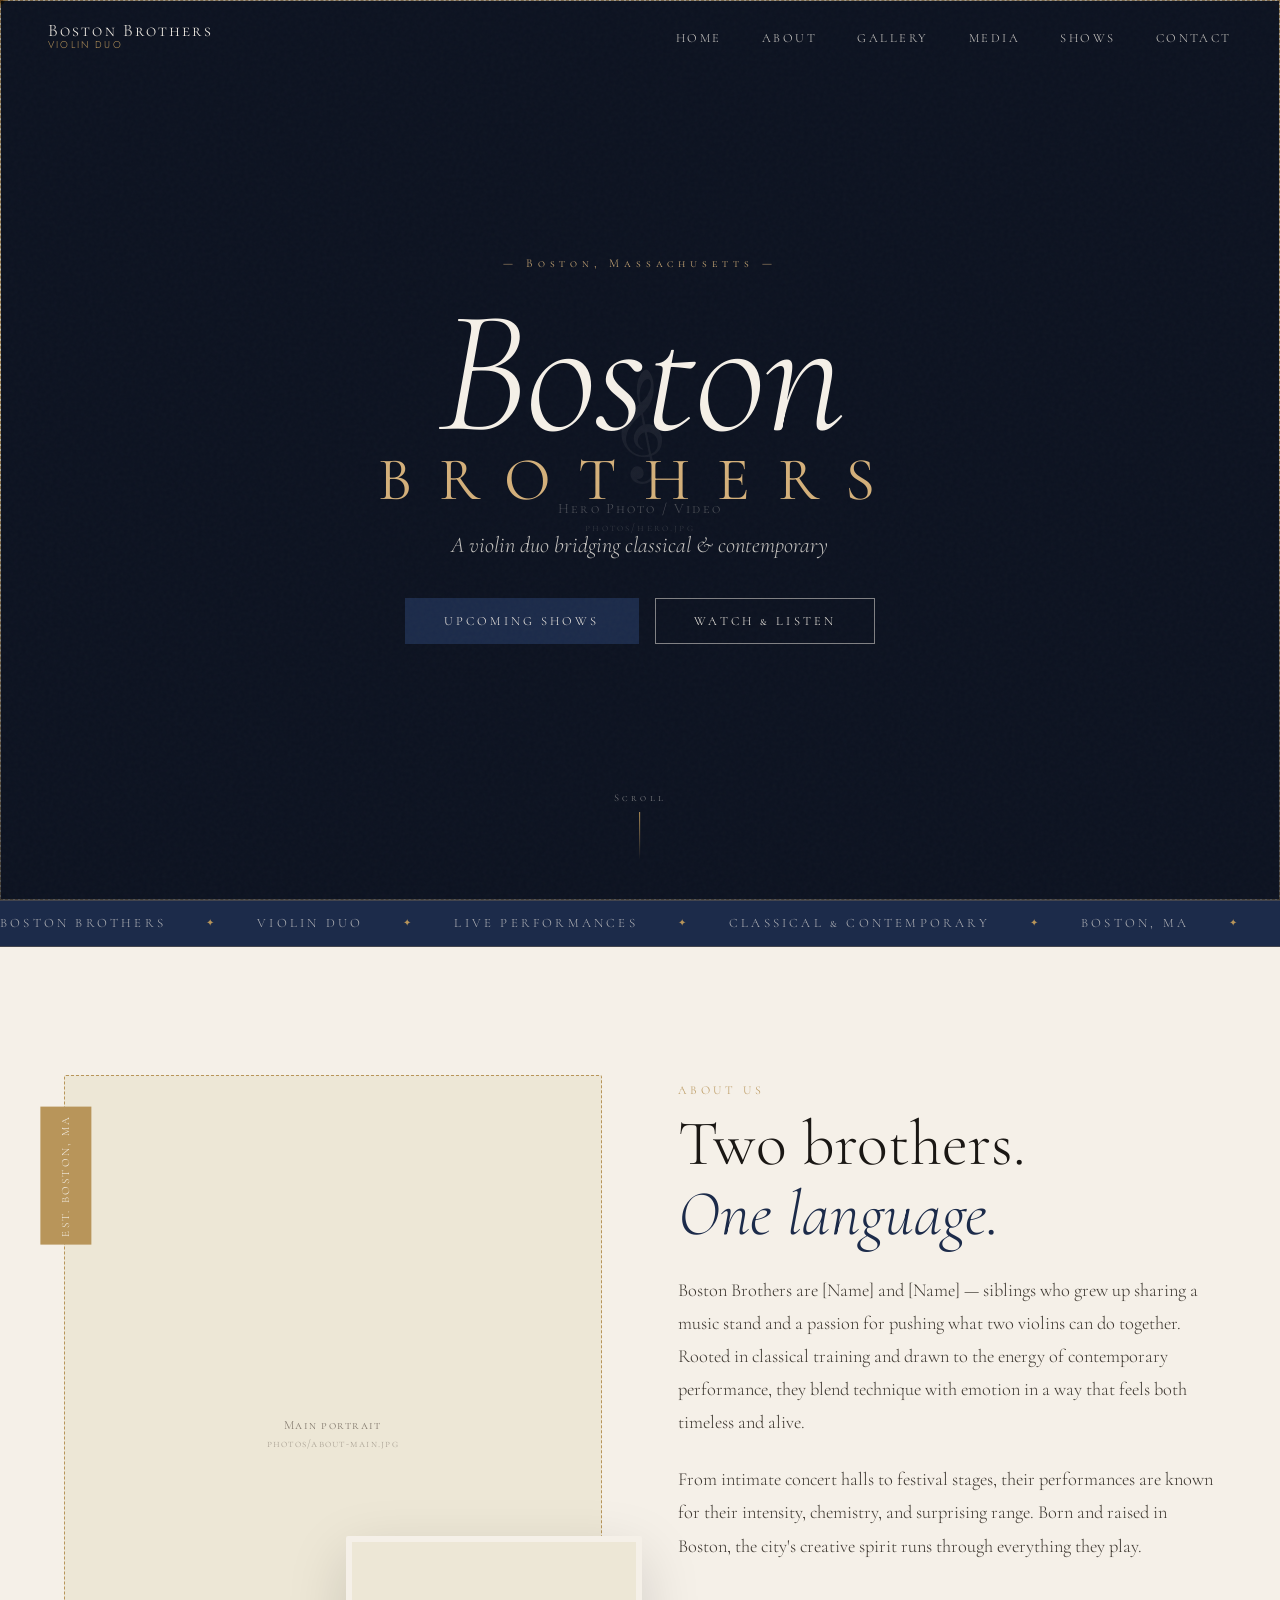
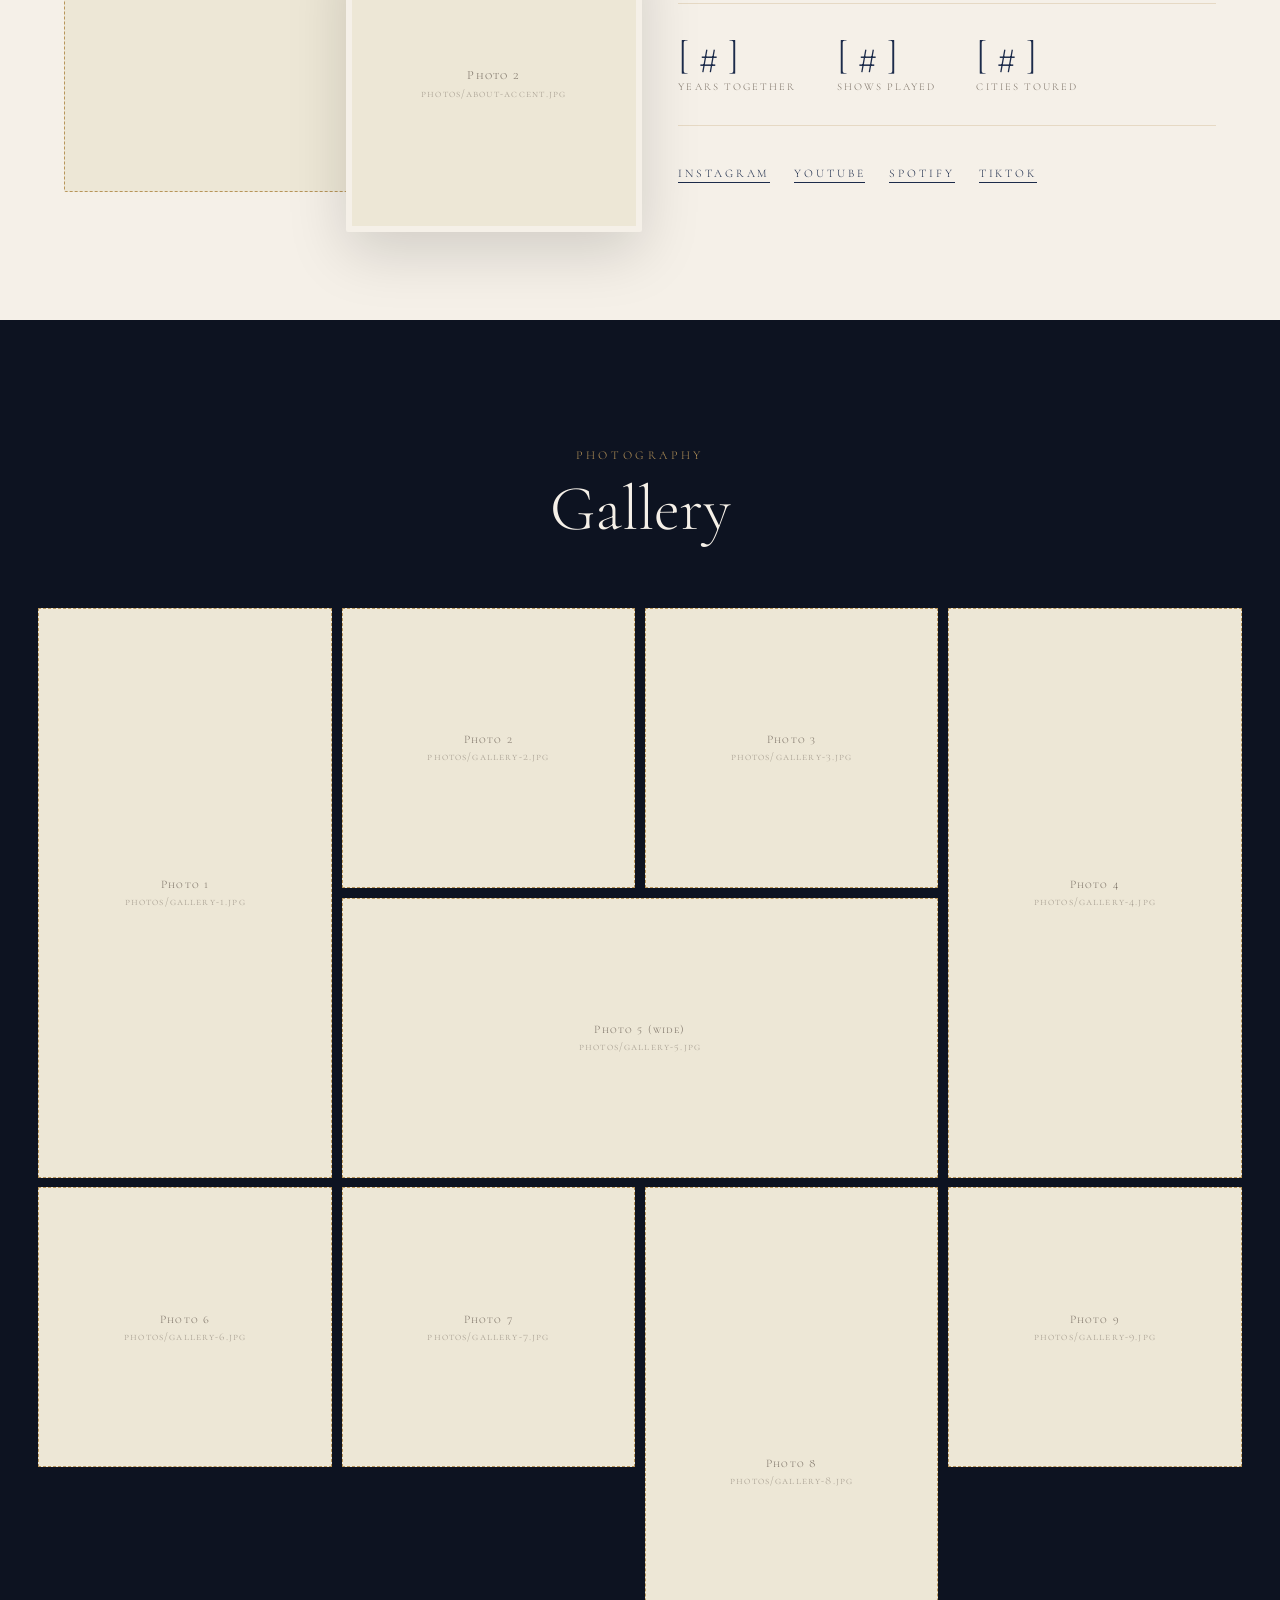
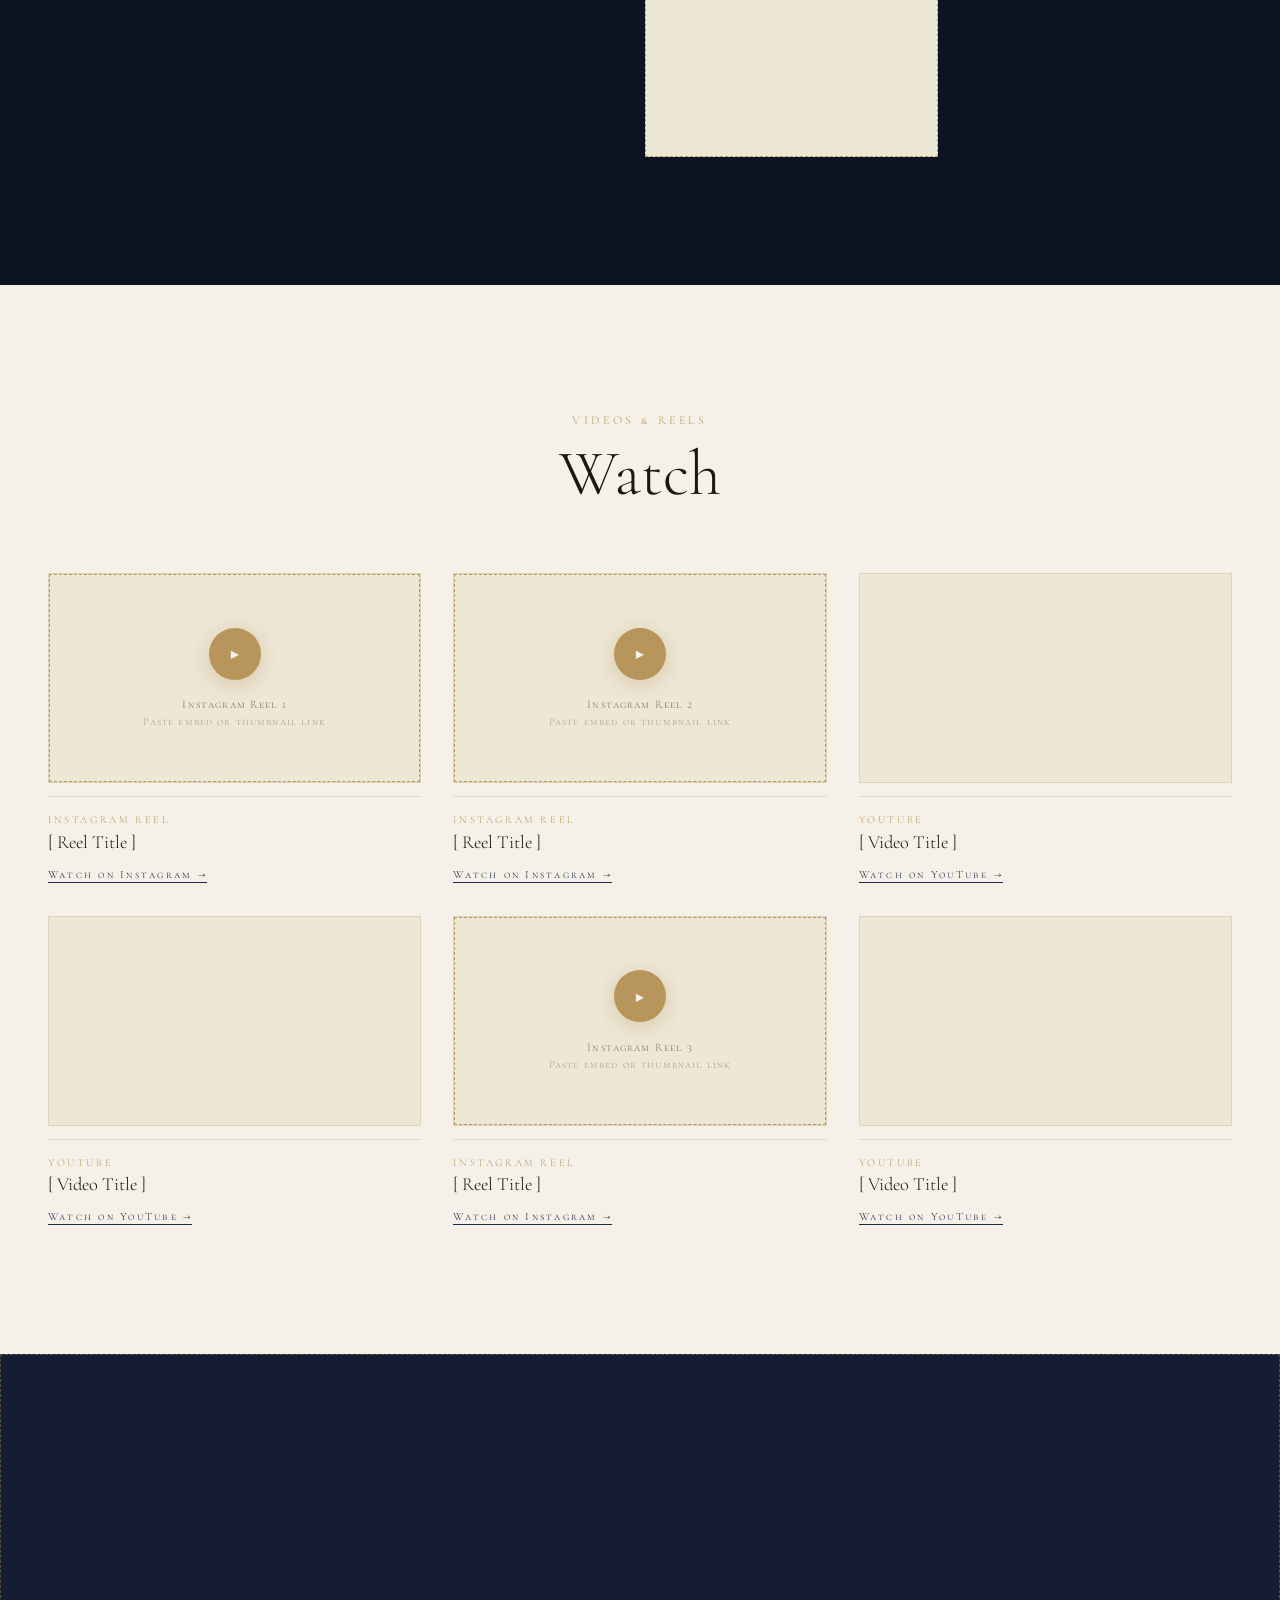
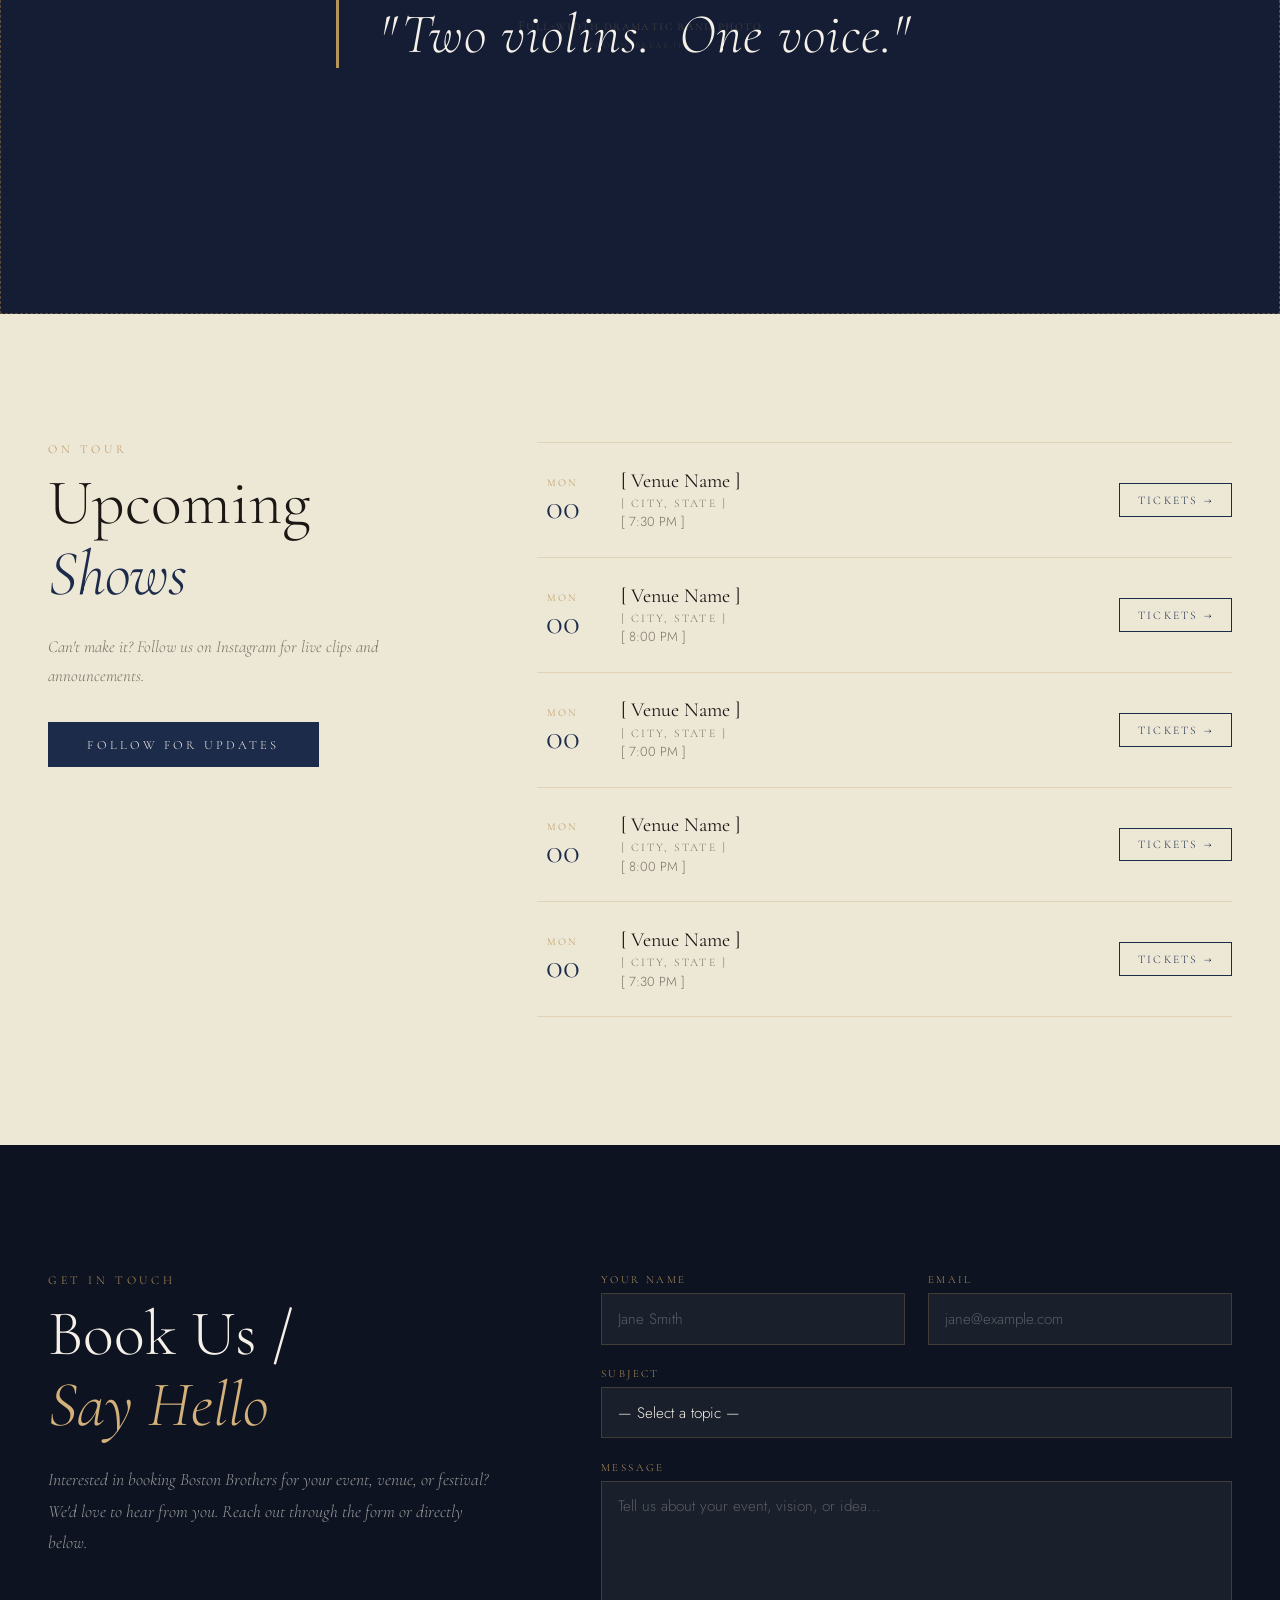
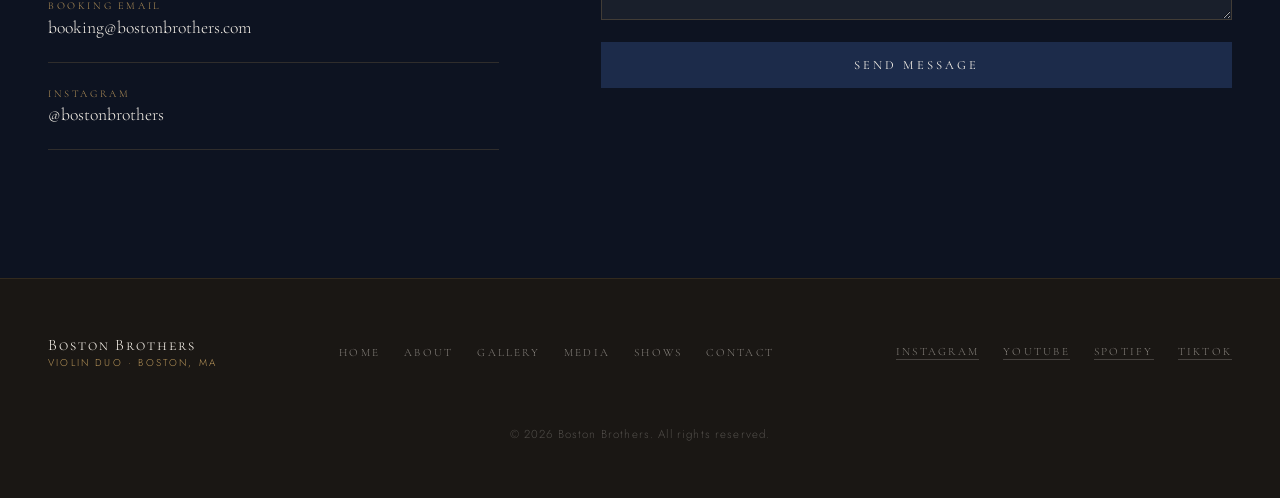
==== index.html @ 22517808 "Rename index-3.html to index.html" ====
<!DOCTYPE html>
<html lang="en">
<head>
  <meta charset="UTF-8" />
  <meta name="viewport" content="width=device-width, initial-scale=1.0" />
  <title>Boston Brothers – Violin Duo</title>
  <link rel="stylesheet" href="style.css" />
  <link rel="preconnect" href="https://fonts.googleapis.com" />
  <link rel="preconnect" href="https://fonts.gstatic.com" crossorigin />
  <link href="https://fonts.googleapis.com/css2?family=Cormorant+Garamond:ital,wght@0,300;0,400;0,600;1,300;1,400;1,600&family=Cormorant+SC:wght@300;400;600&family=Jost:wght@200;300;400&display=swap" rel="stylesheet" />
</head>
<body>

  <!-- CUSTOM CURSOR -->
  <div class="cursor" id="cursor"></div>

  <!-- GRAIN OVERLAY -->
  <div class="noise"></div>

  <!-- ═══════════════════════════════════ -->
  <!--  NAVIGATION                         -->
  <!-- ═══════════════════════════════════ -->
  <nav id="navbar">
    <div class="nav-logo">
      <span class="logo-name">Boston Brothers</span>
      <span class="logo-sub">Violin Duo</span>
    </div>
    <ul class="nav-links">
      <li><a href="#home">Home</a></li>
      <li><a href="#about">About</a></li>
      <li><a href="#gallery">Gallery</a></li>
      <li><a href="#media">Media</a></li>
      <li><a href="#schedule">Shows</a></li>
      <li><a href="#contact">Contact</a></li>
    </ul>
    <button class="hamburger" id="hamburger" aria-label="Open menu">
      <span></span><span></span><span></span>
    </button>
  </nav>

  <!-- MOBILE MENU -->
  <div class="mobile-menu" id="mobileMenu">
    <button class="mobile-close" id="mobileClose">✕</button>
    <ul>
      <li><a href="#home" class="mob-link">Home</a></li>
      <li><a href="#about" class="mob-link">About</a></li>
      <li><a href="#gallery" class="mob-link">Gallery</a></li>
      <li><a href="#media" class="mob-link">Media</a></li>
      <li><a href="#schedule" class="mob-link">Shows</a></li>
      <li><a href="#contact" class="mob-link">Contact</a></li>
    </ul>
  </div>

  <!-- ═══════════════════════════════════ -->
  <!--  HERO                               -->
  <!-- ═══════════════════════════════════ -->
  <section id="home" class="hero">
    <div class="hero-media">
      <!--
        ╔══════════════════════════════════════════════╗
        ║  REPLACE THIS BLOCK WITH YOUR HERO IMAGE     ║
        ║                                              ║
        ║  Photo:  <img src="photos/hero.jpg"          ║
        ║               alt="Boston Brothers"          ║
        ║               class="hero-img" />            ║
        ║                                              ║
        ║  Video:  <video autoplay muted loop          ║
        ║               playsinline class="hero-img">  ║
        ║            <source src="videos/hero.mp4"     ║
        ║                    type="video/mp4" />       ║
        ║          </video>                            ║
        ╚══════════════════════════════════════════════╝
      -->
      <div class="hero-placeholder img-placeholder">
        <div class="ph-inner">
          <div class="clef">𝄞</div>
          <p>Hero Photo / Video<br/><small>photos/hero.jpg</small></p>
        </div>
      </div>
      <div class="hero-overlay"></div>
    </div>

    <div class="hero-content">
      <p class="hero-eyebrow reveal">— Boston, Massachusetts —</p>
      <h1 class="hero-title">
        <em class="reveal d1">Boston</em>
        <strong class="reveal d2">Brothers</strong>
      </h1>
      <p class="hero-sub reveal d3">A violin duo bridging classical &amp; contemporary</p>
      <div class="hero-ctas reveal d4">
        <a href="#schedule" class="btn-primary">Upcoming Shows</a>
        <a href="#media" class="btn-ghost">Watch &amp; Listen</a>
      </div>
    </div>

    <div class="hero-scroll">
      <span>Scroll</span>
      <div class="scroll-line"></div>
    </div>
  </section>

  <!-- ═══════════════════════════════════ -->
  <!--  TICKER                             -->
  <!-- ═══════════════════════════════════ -->
  <div class="ticker-wrap" aria-hidden="true">
    <div class="ticker">
      <span>Boston Brothers</span><span class="dot">✦</span>
      <span>Violin Duo</span><span class="dot">✦</span>
      <span>Live Performances</span><span class="dot">✦</span>
      <span>Classical &amp; Contemporary</span><span class="dot">✦</span>
      <span>Boston, MA</span><span class="dot">✦</span>
      <span>Boston Brothers</span><span class="dot">✦</span>
      <span>Violin Duo</span><span class="dot">✦</span>
      <span>Live Performances</span><span class="dot">✦</span>
      <span>Classical &amp; Contemporary</span><span class="dot">✦</span>
      <span>Boston, MA</span><span class="dot">✦</span>
    </div>
  </div>

  <!-- ═══════════════════════════════════ -->
  <!--  ABOUT                              -->
  <!-- ═══════════════════════════════════ -->
  <section id="about" class="about">
    <div class="about-inner">

      <div class="about-images">
        <!--
          REPLACE with your real photos:
          <img src="photos/about-main.jpg"   alt="The Brothers" class="about-img-main" />
          <img src="photos/about-accent.jpg" alt="Performance"  class="about-img-accent" />
        -->
        <div class="about-img-main  img-placeholder"><span>Main portrait<br/><small>photos/about-main.jpg</small></span></div>
        <div class="about-img-accent img-placeholder"><span>Photo 2<br/><small>photos/about-accent.jpg</small></span></div>
        <div class="about-badge">Est. Boston, MA</div>
      </div>

      <div class="about-text">
        <p class="section-label">About Us</p>
        <h2 class="section-title">Two brothers.<br/><em>One language.</em></h2>

        <!--
          REPLACE with your real bio below:
        -->
        <p class="about-body">
          Boston Brothers are [Name] and [Name] — siblings who grew up sharing a
          music stand and a passion for pushing what two violins can do together.
          Rooted in classical training and drawn to the energy of contemporary
          performance, they blend technique with emotion in a way that feels both
          timeless and alive.
        </p>
        <p class="about-body">
          From intimate concert halls to festival stages, their performances are known
          for their intensity, chemistry, and surprising range. Born and raised in Boston,
          the city's creative spirit runs through everything they play.
        </p>

        <div class="about-stats">
          <!-- REPLACE [ # ] with your real numbers -->
          <div class="stat"><span class="stat-n">[ # ]</span><span class="stat-l">Years Together</span></div>
          <div class="stat"><span class="stat-n">[ # ]</span><span class="stat-l">Shows Played</span></div>
          <div class="stat"><span class="stat-n">[ # ]</span><span class="stat-l">Cities Toured</span></div>
        </div>

        <div class="about-socials">
          <!-- REPLACE href values with your real social URLs -->
          <a href="https://instagram.com/YOURUSERNAME" target="_blank" class="soc-link">Instagram</a>
          <a href="https://youtube.com/YOURCHANNEL" target="_blank" class="soc-link">YouTube</a>
          <a href="https://open.spotify.com/artist/YOURID" target="_blank" class="soc-link">Spotify</a>
          <a href="https://tiktok.com/@YOURUSERNAME" target="_blank" class="soc-link">TikTok</a>
        </div>
      </div>

    </div>
  </section>

  <!-- ═══════════════════════════════════ -->
  <!--  GALLERY                            -->
  <!-- ═══════════════════════════════════ -->
  <section id="gallery" class="gallery">
    <div class="section-header">
      <p class="section-label">Photography</p>
      <h2 class="section-title">Gallery</h2>
    </div>

    <div class="gallery-grid">
      <!--
        REPLACE each .img-placeholder div with an <img> tag.
        Keep the .gallery-item div and its modifier class (.tall / .wide).

        Example:
          <div class="gallery-item tall">
            <img src="photos/gallery-1.jpg" alt="On stage" />
          </div>

        Sizing classes:
          (none)  → standard square cell
          .tall   → double-height cell
          .wide   → double-width cell
      -->
      <div class="gallery-item tall">
        <div class="img-placeholder"><span>Photo 1<br/><small>photos/gallery-1.jpg</small></span></div>
      </div>
      <div class="gallery-item">
        <div class="img-placeholder"><span>Photo 2<br/><small>photos/gallery-2.jpg</small></span></div>
      </div>
      <div class="gallery-item">
        <div class="img-placeholder"><span>Photo 3<br/><small>photos/gallery-3.jpg</small></span></div>
      </div>
      <div class="gallery-item tall">
        <div class="img-placeholder"><span>Photo 4<br/><small>photos/gallery-4.jpg</small></span></div>
      </div>
      <div class="gallery-item wide">
        <div class="img-placeholder"><span>Photo 5 (wide)<br/><small>photos/gallery-5.jpg</small></span></div>
      </div>
      <div class="gallery-item">
        <div class="img-placeholder"><span>Photo 6<br/><small>photos/gallery-6.jpg</small></span></div>
      </div>
      <div class="gallery-item">
        <div class="img-placeholder"><span>Photo 7<br/><small>photos/gallery-7.jpg</small></span></div>
      </div>
      <div class="gallery-item tall">
        <div class="img-placeholder"><span>Photo 8<br/><small>photos/gallery-8.jpg</small></span></div>
      </div>
      <div class="gallery-item">
        <div class="img-placeholder"><span>Photo 9<br/><small>photos/gallery-9.jpg</small></span></div>
      </div>
    </div>

    <!-- Lightbox overlay -->
    <div class="lightbox" id="lightbox">
      <button class="lb-close" id="lbClose">✕</button>
      <button class="lb-prev" id="lbPrev">&#8592;</button>
      <button class="lb-next" id="lbNext">&#8594;</button>
      <div class="lb-img-wrap"><img id="lbImg" src="" alt="" /></div>
    </div>
  </section>

  <!-- ═══════════════════════════════════ -->
  <!--  MEDIA                              -->
  <!-- ═══════════════════════════════════ -->
  <section id="media" class="media">
    <div class="section-header">
      <p class="section-label">Videos &amp; Reels</p>
      <h2 class="section-title">Watch</h2>
    </div>

    <div class="media-grid">

      <!-- ─── INSTAGRAM REEL 1 ─────────────────────
        OPTION A — embed code (paste from Instagram → ··· → Embed):
          Remove the .img-placeholder div and paste your <blockquote> embed here.

        OPTION B — clickable thumbnail:
          <a href="https://www.instagram.com/reel/YOUR_REEL_ID/" target="_blank" class="reel-thumb-link">
            <img src="photos/reel-thumb-1.jpg" alt="Reel 1" />
            <div class="play-btn">▶</div>
          </a>
      ──────────────────────────────────────────── -->
      <div class="media-card">
        <div class="media-thumb">
          <div class="img-placeholder reel-ph">
            <div class="play-btn">▶</div>
            <span>Instagram Reel 1<br/><small>Paste embed or thumbnail link</small></span>
          </div>
        </div>
        <div class="media-info">
          <p class="media-label">Instagram Reel</p>
          <p class="media-title">[ Reel Title ]</p>
          <a href="https://www.instagram.com/reel/REEL_ID_1/" target="_blank" class="media-link">Watch on Instagram →</a>
        </div>
      </div>

      <!-- ─── INSTAGRAM REEL 2 ────────────────────── -->
      <div class="media-card">
        <div class="media-thumb">
          <div class="img-placeholder reel-ph">
            <div class="play-btn">▶</div>
            <span>Instagram Reel 2<br/><small>Paste embed or thumbnail link</small></span>
          </div>
        </div>
        <div class="media-info">
          <p class="media-label">Instagram Reel</p>
          <p class="media-title">[ Reel Title ]</p>
          <a href="https://www.instagram.com/reel/REEL_ID_2/" target="_blank" class="media-link">Watch on Instagram →</a>
        </div>
      </div>

      <!-- ─── YOUTUBE VIDEO 1 ──────────────────────
        REPLACE YOUTUBE_VIDEO_ID_1 with your video's ID.
        The ID is the part after ?v= in the YouTube URL.
        e.g. youtube.com/watch?v=dQw4w9WgXcQ → ID is dQw4w9WgXcQ
      ──────────────────────────────────────────── -->
      <div class="media-card">
        <div class="media-thumb video-embed">
          <iframe
            src="https://www.youtube.com/embed/YOUTUBE_VIDEO_ID_1"
            title="Boston Brothers – Video 1"
            frameborder="0"
            allow="accelerometer; autoplay; clipboard-write; encrypted-media; gyroscope; picture-in-picture"
            allowfullscreen>
          </iframe>
        </div>
        <div class="media-info">
          <p class="media-label">YouTube</p>
          <p class="media-title">[ Video Title ]</p>
          <a href="https://www.youtube.com/watch?v=YOUTUBE_VIDEO_ID_1" target="_blank" class="media-link">Watch on YouTube →</a>
        </div>
      </div>

      <!-- ─── YOUTUBE VIDEO 2 ────────────────────── -->
      <div class="media-card">
        <div class="media-thumb video-embed">
          <iframe
            src="https://www.youtube.com/embed/YOUTUBE_VIDEO_ID_2"
            title="Boston Brothers – Video 2"
            frameborder="0"
            allow="accelerometer; autoplay; clipboard-write; encrypted-media; gyroscope; picture-in-picture"
            allowfullscreen>
          </iframe>
        </div>
        <div class="media-info">
          <p class="media-label">YouTube</p>
          <p class="media-title">[ Video Title ]</p>
          <a href="https://www.youtube.com/watch?v=YOUTUBE_VIDEO_ID_2" target="_blank" class="media-link">Watch on YouTube →</a>
        </div>
      </div>

      <!-- ─── INSTAGRAM REEL 3 ────────────────────── -->
      <div class="media-card">
        <div class="media-thumb">
          <div class="img-placeholder reel-ph">
            <div class="play-btn">▶</div>
            <span>Instagram Reel 3<br/><small>Paste embed or thumbnail link</small></span>
          </div>
        </div>
        <div class="media-info">
          <p class="media-label">Instagram Reel</p>
          <p class="media-title">[ Reel Title ]</p>
          <a href="https://www.instagram.com/reel/REEL_ID_3/" target="_blank" class="media-link">Watch on Instagram →</a>
        </div>
      </div>

      <!-- ─── YOUTUBE VIDEO 3 ────────────────────── -->
      <div class="media-card">
        <div class="media-thumb video-embed">
          <iframe
            src="https://www.youtube.com/embed/YOUTUBE_VIDEO_ID_3"
            title="Boston Brothers – Video 3"
            frameborder="0"
            allow="accelerometer; autoplay; clipboard-write; encrypted-media; gyroscope; picture-in-picture"
            allowfullscreen>
          </iframe>
        </div>
        <div class="media-info">
          <p class="media-label">YouTube</p>
          <p class="media-title">[ Video Title ]</p>
          <a href="https://www.youtube.com/watch?v=YOUTUBE_VIDEO_ID_3" target="_blank" class="media-link">Watch on YouTube →</a>
        </div>
      </div>

    </div>
  </section>

  <!-- ═══════════════════════════════════ -->
  <!--  PHOTO BREAK                        -->
  <!-- ═══════════════════════════════════ -->
  <div class="photo-break">
    <!--
      REPLACE with a dramatic full-width photo:
      <img src="photos/break.jpg" alt="Boston Brothers" class="break-img" />
    -->
    <div class="img-placeholder break-ph"><span>Full-width dramatic band photo<br/><small>photos/break.jpg</small></span></div>
    <div class="break-overlay">
      <blockquote>"Two violins. &nbsp;One voice."</blockquote>
    </div>
  </div>

  <!-- ═══════════════════════════════════ -->
  <!--  SCHEDULE                           -->
  <!-- ═══════════════════════════════════ -->
  <section id="schedule" class="schedule">
    <div class="schedule-inner">

      <div class="schedule-left">
        <p class="section-label">On Tour</p>
        <h2 class="section-title">Upcoming<br/><em>Shows</em></h2>
        <p class="sched-note">
          Can't make it? Follow us on Instagram for live clips and announcements.
        </p>
        <!-- REPLACE href with your Instagram URL -->
        <a href="https://instagram.com/YOURUSERNAME" target="_blank" class="btn-primary">Follow for Updates</a>
      </div>

      <div class="schedule-right">
        <!--
          REPLACE placeholder text with your real show details.
          Duplicate a .show-row for each additional show.
          Replace # in href with your ticketing URL (e.g. Eventbrite, Tixr, etc.)
        -->

        <div class="show-row">
          <div class="show-date">
            <span class="show-mon">MON</span>
            <span class="show-day">00</span>
          </div>
          <div class="show-info">
            <p class="show-venue">[ Venue Name ]</p>
            <p class="show-loc">[ City, State ]</p>
            <p class="show-time">[ 7:30 PM ]</p>
          </div>
          <a href="#" class="show-ticket">Tickets →</a>
        </div>

        <div class="show-row">
          <div class="show-date">
            <span class="show-mon">MON</span>
            <span class="show-day">00</span>
          </div>
          <div class="show-info">
            <p class="show-venue">[ Venue Name ]</p>
            <p class="show-loc">[ City, State ]</p>
            <p class="show-time">[ 8:00 PM ]</p>
          </div>
          <a href="#" class="show-ticket">Tickets →</a>
        </div>

        <div class="show-row">
          <div class="show-date">
            <span class="show-mon">MON</span>
            <span class="show-day">00</span>
          </div>
          <div class="show-info">
            <p class="show-venue">[ Venue Name ]</p>
            <p class="show-loc">[ City, State ]</p>
            <p class="show-time">[ 7:00 PM ]</p>
          </div>
          <a href="#" class="show-ticket">Tickets →</a>
        </div>

        <div class="show-row">
          <div class="show-date">
            <span class="show-mon">MON</span>
            <span class="show-day">00</span>
          </div>
          <div class="show-info">
            <p class="show-venue">[ Venue Name ]</p>
            <p class="show-loc">[ City, State ]</p>
            <p class="show-time">[ 8:00 PM ]</p>
          </div>
          <a href="#" class="show-ticket">Tickets →</a>
        </div>

        <div class="show-row">
          <div class="show-date">
            <span class="show-mon">MON</span>
            <span class="show-day">00</span>
          </div>
          <div class="show-info">
            <p class="show-venue">[ Venue Name ]</p>
            <p class="show-loc">[ City, State ]</p>
            <p class="show-time">[ 7:30 PM ]</p>
          </div>
          <a href="#" class="show-ticket">Tickets →</a>
        </div>

      </div>
    </div>
  </section>

  <!-- ═══════════════════════════════════ -->
  <!--  CONTACT / BOOKING                  -->
  <!-- ═══════════════════════════════════ -->
  <section id="contact" class="contact">
    <div class="contact-inner">

      <div class="contact-left">
        <p class="section-label">Get in Touch</p>
        <h2 class="section-title">Book Us /<br/><em>Say Hello</em></h2>
        <p class="contact-body">
          Interested in booking Boston Brothers for your event, venue, or festival?
          We'd love to hear from you. Reach out through the form or directly below.
        </p>
        <div class="contact-details">
          <!-- REPLACE with your real email + social handle -->
          <a href="mailto:booking@bostonbrothers.com" class="cd-link">
            <span class="cd-label">Booking Email</span>
            <span class="cd-val">booking@bostonbrothers.com</span>
          </a>
          <a href="https://instagram.com/YOURUSERNAME" target="_blank" class="cd-link">
            <span class="cd-label">Instagram</span>
            <span class="cd-val">@bostonbrothers</span>
          </a>
        </div>
      </div>

      <form class="contact-form" id="contactForm" onsubmit="handleSubmit(event)">
        <div class="form-row">
          <div class="form-group">
            <label for="fname">Your Name</label>
            <input type="text" id="fname" name="name" placeholder="Jane Smith" required />
          </div>
          <div class="form-group">
            <label for="femail">Email</label>
            <input type="email" id="femail" name="email" placeholder="jane@example.com" required />
          </div>
        </div>
        <div class="form-group">
          <label for="fsubject">Subject</label>
          <select id="fsubject" name="subject">
            <option value="">— Select a topic —</option>
            <option value="booking">Booking Inquiry</option>
            <option value="press">Press / Media</option>
            <option value="collab">Collaboration</option>
            <option value="general">General Hello</option>
          </select>
        </div>
        <div class="form-group">
          <label for="fmessage">Message</label>
          <textarea id="fmessage" name="message" rows="5" placeholder="Tell us about your event, vision, or idea…" required></textarea>
        </div>
        <button type="submit" class="btn-primary">Send Message</button>
        <p class="form-success" id="formSuccess">✓ Message sent! We'll be in touch soon.</p>
      </form>

    </div>
  </section>

  <!-- ═══════════════════════════════════ -->
  <!--  FOOTER                             -->
  <!-- ═══════════════════════════════════ -->
  <footer class="footer">
    <div class="footer-inner">
      <div class="footer-brand">
        <span class="logo-name">Boston Brothers</span>
        <span class="logo-sub">Violin Duo · Boston, MA</span>
      </div>
      <nav class="footer-nav">
        <a href="#home">Home</a>
        <a href="#about">About</a>
        <a href="#gallery">Gallery</a>
        <a href="#media">Media</a>
        <a href="#schedule">Shows</a>
        <a href="#contact">Contact</a>
      </nav>
      <div class="footer-socials">
        <!-- REPLACE with real URLs -->
        <a href="https://instagram.com/YOURUSERNAME" target="_blank">Instagram</a>
        <a href="https://youtube.com/YOURCHANNEL" target="_blank">YouTube</a>
        <a href="https://open.spotify.com/artist/YOURID" target="_blank">Spotify</a>
        <a href="https://tiktok.com/@YOURUSERNAME" target="_blank">TikTok</a>
      </div>
      <p class="footer-copy">&copy; <span id="year"></span> Boston Brothers. All rights reserved.</p>
    </div>
  </footer>

  <script src="script.js"></script>
</body>
</html>
---- style.css ----
/* ═══════════════════════════════════════════════════════
   BOSTON BROTHERS — Violin Duo
   Aesthetic: Refined editorial · cream + midnight navy · 
              Cormorant Garamond display · Jost body
   ═══════════════════════════════════════════════════════ */

/* ── TOKENS ─────────────────────────────────────────── */
:root {
  --cream:    #f5f0e8;
  --parchment:#ede7d6;
  --ink:      #1a1714;
  --midnight: #0d1321;
  --navy:     #1c2b4a;
  --gold:     #b8955a;
  --gold-lt:  #d4b07a;
  --warm-grey:#7a7065;
  --line:     rgba(184,149,90,0.25);

  --serif:    'Cormorant Garamond', Georgia, serif;
  --sc:       'Cormorant SC', Georgia, serif;
  --sans:     'Jost', system-ui, sans-serif;

  --nav-h:    72px;
  --max-w:    1280px;

  --ease-out: cubic-bezier(0.16, 1, 0.3, 1);
}

/* ── RESET ───────────────────────────────────────────── */
*, *::before, *::after { box-sizing: border-box; margin: 0; padding: 0; }
html { scroll-behavior: smooth; font-size: 16px; }
body {
  background: var(--cream);
  color: var(--ink);
  font-family: var(--sans);
  font-weight: 300;
  -webkit-font-smoothing: antialiased;
  overflow-x: hidden;
}
img, video { display: block; width: 100%; height: 100%; object-fit: cover; }
a { color: inherit; text-decoration: none; }
ul { list-style: none; }

/* ── NOISE OVERLAY ───────────────────────────────────── */
.noise {
  position: fixed; inset: 0; z-index: 9999;
  pointer-events: none;
  opacity: 0.025;
  background-image: url("data:image/svg+xml,%3Csvg viewBox='0 0 256 256' xmlns='http://www.w3.org/2000/svg'%3E%3Cfilter id='noise'%3E%3CfeTurbulence type='fractalNoise' baseFrequency='0.9' numOctaves='4' stitchTiles='stitch'/%3E%3C/filter%3E%3Crect width='100%25' height='100%25' filter='url(%23noise)'/%3E%3C/svg%3E");
}

/* ── CURSOR ──────────────────────────────────────────── */
.cursor {
  width: 10px; height: 10px;
  border-radius: 50%;
  background: var(--gold);
  position: fixed; top: 0; left: 0;
  pointer-events: none;
  z-index: 10000;
  transform: translate(-50%, -50%);
  transition: transform 0.1s var(--ease-out), width 0.3s, height 0.3s, background 0.3s;
  mix-blend-mode: multiply;
}
body:has(a:hover) .cursor,
body:has(button:hover) .cursor {
  width: 30px; height: 30px; background: var(--gold-lt);
}
@media (pointer: coarse) { .cursor { display: none; } }

/* ── UTILITY ─────────────────────────────────────────── */
.section-label {
  font-family: var(--sc);
  font-size: 0.75rem;
  letter-spacing: 0.3em;
  text-transform: uppercase;
  color: var(--gold);
  margin-bottom: 0.75rem;
}
.section-title {
  font-family: var(--serif);
  font-size: clamp(2.4rem, 5vw, 4rem);
  font-weight: 300;
  line-height: 1.1;
  color: var(--ink);
}
.section-title em { font-style: italic; color: var(--navy); }

.section-header {
  text-align: center;
  margin-bottom: 4rem;
}

.img-placeholder {
  background: var(--parchment);
  display: flex; align-items: center; justify-content: center;
  text-align: center;
  color: var(--warm-grey);
  font-family: var(--sc);
  font-size: 0.78rem;
  letter-spacing: 0.1em;
  border: 1px dashed var(--gold);
}
.img-placeholder small { display: block; margin-top: 0.25rem; opacity: 0.6; font-size: 0.68rem; }

/* ── BUTTONS ─────────────────────────────────────────── */
.btn-primary {
  display: inline-block;
  font-family: var(--sc);
  font-size: 0.78rem;
  letter-spacing: 0.25em;
  text-transform: uppercase;
  padding: 0.85rem 2.4rem;
  background: var(--navy);
  color: var(--cream);
  border: 1px solid var(--navy);
  transition: background 0.3s, color 0.3s, border-color 0.3s;
}
.btn-primary:hover { background: var(--gold); border-color: var(--gold); color: var(--cream); }

.btn-ghost {
  display: inline-block;
  font-family: var(--sc);
  font-size: 0.78rem;
  letter-spacing: 0.25em;
  text-transform: uppercase;
  padding: 0.85rem 2.4rem;
  background: transparent;
  color: var(--cream);
  border: 1px solid rgba(245,240,232,0.5);
  transition: border-color 0.3s, background 0.3s;
}
.btn-ghost:hover { border-color: var(--cream); background: rgba(245,240,232,0.1); }

/* ═══════════════════════════════════════════════════════
   NAVIGATION
   ═══════════════════════════════════════════════════════ */
#navbar {
  position: fixed; top: 0; left: 0; right: 0;
  height: var(--nav-h);
  display: flex; align-items: center;
  padding: 0 clamp(1.5rem, 4vw, 3rem);
  z-index: 1000;
  transition: background 0.4s, box-shadow 0.4s;
}
#navbar.scrolled {
  background: rgba(245,240,232,0.96);
  backdrop-filter: blur(12px);
  box-shadow: 0 1px 0 var(--line);
}
.nav-logo {
  display: flex; flex-direction: column; line-height: 1.1; margin-right: auto;
}
.logo-name {
  font-family: var(--sc);
  font-size: 1.1rem;
  letter-spacing: 0.12em;
  color: var(--cream);
  transition: color 0.4s;
}
.logo-sub {
  font-family: var(--sans);
  font-size: 0.62rem;
  letter-spacing: 0.22em;
  text-transform: uppercase;
  color: var(--gold);
}
#navbar.scrolled .logo-name { color: var(--navy); }
.nav-links {
  display: flex; gap: 2.5rem;
}
.nav-links a {
  font-family: var(--sc);
  font-size: 0.78rem;
  letter-spacing: 0.2em;
  text-transform: uppercase;
  color: rgba(245,240,232,0.85);
  position: relative;
  transition: color 0.3s;
}
.nav-links a::after {
  content: '';
  position: absolute; left: 0; bottom: -3px; right: 0;
  height: 1px; background: var(--gold);
  transform: scaleX(0); transform-origin: left;
  transition: transform 0.3s var(--ease-out);
}
.nav-links a:hover::after { transform: scaleX(1); }
.nav-links a:hover { color: var(--cream); }
#navbar.scrolled .nav-links a { color: var(--navy); }
#navbar.scrolled .nav-links a:hover { color: var(--gold); }

.hamburger {
  display: none; flex-direction: column; gap: 5px;
  background: none; border: none; cursor: pointer; padding: 4px;
}
.hamburger span {
  display: block; width: 26px; height: 1.5px;
  background: var(--cream); transition: background 0.3s;
}
#navbar.scrolled .hamburger span { background: var(--navy); }

@media (max-width: 820px) {
  .nav-links { display: none; }
  .hamburger { display: flex; }
}

/* MOBILE MENU */
.mobile-menu {
  position: fixed; inset: 0; z-index: 2000;
  background: var(--midnight);
  display: flex; flex-direction: column;
  align-items: center; justify-content: center;
  gap: 2rem;
  opacity: 0; pointer-events: none;
  transition: opacity 0.4s;
}
.mobile-menu.open { opacity: 1; pointer-events: all; }
.mobile-menu ul { text-align: center; }
.mobile-menu li { margin-bottom: 2rem; }
.mobile-menu a {
  font-family: var(--serif);
  font-size: clamp(2rem, 8vw, 3.5rem);
  font-style: italic;
  color: var(--cream);
  letter-spacing: 0.05em;
  transition: color 0.3s;
}
.mobile-menu a:hover { color: var(--gold); }
.mobile-close {
  position: absolute; top: 2rem; right: 2rem;
  background: none; border: none; cursor: pointer;
  font-size: 1.5rem; color: var(--cream);
}

/* ═══════════════════════════════════════════════════════
   HERO
   ═══════════════════════════════════════════════════════ */
.hero {
  position: relative;
  height: 100svh; min-height: 600px;
  display: flex; align-items: center; justify-content: center;
  overflow: hidden;
}
.hero-media {
  position: absolute; inset: 0;
}
.hero-img { object-position: center; }
.hero-placeholder {
  width: 100%; height: 100%;
}
.ph-inner {
  width: 100%; height: 100%;
  display: flex; flex-direction: column;
  align-items: center; justify-content: center;
  background: var(--midnight);
  color: rgba(245,240,232,0.4);
  font-family: var(--sc); font-size: 0.9rem; letter-spacing: 0.15em;
  text-align: center;
}
.clef { font-size: 6rem; margin-bottom: 1rem; opacity: 0.2; }

.hero-overlay {
  position: absolute; inset: 0;
  background: linear-gradient(
    to bottom,
    rgba(13,19,33,0.35) 0%,
    rgba(13,19,33,0.15) 40%,
    rgba(13,19,33,0.7) 100%
  );
}
.hero-content {
  position: relative; z-index: 2;
  text-align: center;
  padding: 0 1.5rem;
  color: var(--cream);
}
.hero-eyebrow {
  font-family: var(--sc);
  font-size: 0.75rem;
  letter-spacing: 0.4em;
  color: var(--gold-lt);
  margin-bottom: 1.5rem;
}
.hero-title {
  display: flex; flex-direction: column;
  line-height: 0.9;
  margin-bottom: 1.5rem;
}
.hero-title em {
  font-family: var(--serif);
  font-size: clamp(5rem, 14vw, 11rem);
  font-style: italic;
  font-weight: 300;
  letter-spacing: -0.01em;
}
.hero-title strong {
  font-family: var(--sc);
  font-size: clamp(1.8rem, 5vw, 3.8rem);
  font-weight: 400;
  letter-spacing: 0.45em;
  text-transform: uppercase;
  color: var(--gold-lt);
}
.hero-sub {
  font-family: var(--serif);
  font-size: clamp(1rem, 2.5vw, 1.4rem);
  font-style: italic;
  font-weight: 300;
  color: rgba(245,240,232,0.8);
  margin-bottom: 2.5rem;
}
.hero-ctas { display: flex; gap: 1rem; justify-content: center; flex-wrap: wrap; }

.hero-scroll {
  position: absolute; bottom: 2.5rem; left: 50%;
  transform: translateX(-50%);
  display: flex; flex-direction: column; align-items: center;
  gap: 0.5rem; z-index: 2;
  color: rgba(245,240,232,0.5);
  font-family: var(--sc); font-size: 0.65rem; letter-spacing: 0.3em;
}
.scroll-line {
  width: 1px; height: 48px;
  background: linear-gradient(to bottom, var(--gold), transparent);
  animation: scrollPulse 2s ease-in-out infinite;
}
@keyframes scrollPulse {
  0%, 100% { opacity: 0.3; transform: scaleY(1); }
  50%       { opacity: 1;   transform: scaleY(1.2); }
}

/* ── REVEAL ANIMATIONS ───────────────────────────────── */
.reveal { opacity: 0; transform: translateY(28px); animation: revealUp 1s var(--ease-out) forwards; }
.d1 { animation-delay: 0.2s; }
.d2 { animation-delay: 0.45s; }
.d3 { animation-delay: 0.65s; }
.d4 { animation-delay: 0.85s; }
@keyframes revealUp {
  to { opacity: 1; transform: translateY(0); }
}

/* ═══════════════════════════════════════════════════════
   TICKER
   ═══════════════════════════════════════════════════════ */
.ticker-wrap {
  background: var(--navy);
  overflow: hidden;
  padding: 0.9rem 0;
  border-top: 1px solid var(--line);
  border-bottom: 1px solid var(--line);
}
.ticker {
  display: flex; align-items: center; gap: 2.5rem;
  white-space: nowrap;
  animation: ticker 28s linear infinite;
  width: max-content;
  font-family: var(--sc);
  font-size: 0.8rem;
  letter-spacing: 0.25em;
  text-transform: uppercase;
  color: rgba(245,240,232,0.7);
}
.ticker .dot { color: var(--gold); font-size: 0.6rem; }
@keyframes ticker { from { transform: translateX(0); } to { transform: translateX(-50%); } }

/* ═══════════════════════════════════════════════════════
   ABOUT
   ═══════════════════════════════════════════════════════ */
.about {
  padding: clamp(5rem, 10vw, 9rem) clamp(1.5rem, 6vw, 4rem);
  max-width: var(--max-w); margin: 0 auto;
}
.about-inner {
  display: grid;
  grid-template-columns: 1fr 1fr;
  gap: clamp(3rem, 6vw, 7rem);
  align-items: center;
}
@media (max-width: 860px) {
  .about-inner { grid-template-columns: 1fr; }
  .about-images { order: -1; }
}

/* Image stack */
.about-images { position: relative; }
.about-img-stack { position: relative; }
.about-img-main {
  width: 100%;
  aspect-ratio: 3/4;
  border-radius: 2px;
}
.about-img-accent {
  position: absolute;
  bottom: -2.5rem; right: -2.5rem;
  width: 55%;
  aspect-ratio: 1;
  border: 6px solid var(--cream);
  border-radius: 2px;
  box-shadow: 0 20px 60px rgba(0,0,0,0.15);
}
.about-badge {
  position: absolute;
  top: 2rem; left: -1.5rem;
  background: var(--gold);
  color: var(--cream);
  font-family: var(--sc);
  font-size: 0.7rem;
  letter-spacing: 0.2em;
  text-transform: uppercase;
  padding: 0.5rem 1.2rem;
  writing-mode: vertical-rl;
  transform: rotate(180deg);
}
@media (max-width: 560px) {
  .about-img-accent { display: none; }
  .about-badge { display: none; }
}

/* Text */
.about-body {
  font-family: var(--serif);
  font-size: 1.15rem;
  line-height: 1.8;
  color: #3d3730;
  margin-top: 1.5rem;
  margin-bottom: 0.8rem;
}

.about-stats {
  display: flex; gap: 2.5rem;
  margin: 2.5rem 0;
  padding: 2rem 0;
  border-top: 1px solid var(--line);
  border-bottom: 1px solid var(--line);
}
.stat { display: flex; flex-direction: column; }
.stat-n {
  font-family: var(--serif);
  font-size: 2.5rem;
  font-weight: 300;
  color: var(--navy);
  line-height: 1;
}
.stat-l {
  font-family: var(--sc);
  font-size: 0.65rem;
  letter-spacing: 0.2em;
  text-transform: uppercase;
  color: var(--warm-grey);
  margin-top: 0.3rem;
}

.about-socials { display: flex; gap: 1.5rem; flex-wrap: wrap; margin-top: 2rem; }
.soc-link {
  font-family: var(--sc);
  font-size: 0.72rem;
  letter-spacing: 0.25em;
  text-transform: uppercase;
  color: var(--navy);
  border-bottom: 1px solid var(--navy);
  padding-bottom: 2px;
  transition: color 0.3s, border-color 0.3s;
}
.soc-link:hover { color: var(--gold); border-color: var(--gold); }

/* ═══════════════════════════════════════════════════════
   GALLERY
   ═══════════════════════════════════════════════════════ */
.gallery {
  padding: clamp(5rem, 10vw, 9rem) clamp(1rem, 3vw, 2.5rem);
  background: var(--midnight);
}
.gallery .section-label { color: var(--gold); }
.gallery .section-title { color: var(--cream); }

.gallery-grid {
  display: grid;
  grid-template-columns: repeat(4, 1fr);
  grid-auto-rows: 280px;
  gap: 0.6rem;
  max-width: var(--max-w); margin: 0 auto;
}
.gallery-item { overflow: hidden; position: relative; cursor: pointer; }
.gallery-item.tall  { grid-row: span 2; }
.gallery-item.wide  { grid-column: span 2; }

.gallery-item img,
.gallery-item .img-placeholder {
  width: 100%; height: 100%;
  transition: transform 0.6s var(--ease-out);
}
.gallery-item:hover img,
.gallery-item:hover .img-placeholder { transform: scale(1.04); }
.gallery-item .img-placeholder { font-size: 0.72rem; }

/* Hover tint */
.gallery-item::after {
  content: '';
  position: absolute; inset: 0;
  background: rgba(28,43,74,0.0);
  transition: background 0.4s;
}
.gallery-item:hover::after { background: rgba(184,149,90,0.15); }

@media (max-width: 900px) { .gallery-grid { grid-template-columns: repeat(3, 1fr); } }
@media (max-width: 600px) { .gallery-grid { grid-template-columns: repeat(2, 1fr); grid-auto-rows: 180px; } }

/* Lightbox */
.lightbox {
  display: none; position: fixed; inset: 0; z-index: 5000;
  background: rgba(13,19,33,0.97);
  align-items: center; justify-content: center;
}
.lightbox.open { display: flex; }
.lb-img-wrap { max-width: 90vw; max-height: 90vh; }
.lb-img-wrap img { max-width: 90vw; max-height: 90vh; object-fit: contain; border-radius: 2px; }
.lb-close, .lb-prev, .lb-next {
  position: absolute;
  background: none; border: none; cursor: pointer;
  color: var(--cream); font-size: 1.5rem;
  transition: color 0.3s;
}
.lb-close { top: 1.5rem; right: 1.5rem; font-size: 1.8rem; }
.lb-prev  { left: 1.5rem; top: 50%; transform: translateY(-50%); font-size: 2rem; }
.lb-next  { right: 1.5rem; top: 50%; transform: translateY(-50%); font-size: 2rem; }
.lb-close:hover, .lb-prev:hover, .lb-next:hover { color: var(--gold); }

/* ═══════════════════════════════════════════════════════
   MEDIA
   ═══════════════════════════════════════════════════════ */
.media {
  padding: clamp(5rem, 10vw, 9rem) clamp(1.5rem, 4vw, 3rem);
  background: var(--cream);
  max-width: var(--max-w); margin: 0 auto;
}

.media-grid {
  display: grid;
  grid-template-columns: repeat(3, 1fr);
  gap: 2rem;
}
@media (max-width: 900px) { .media-grid { grid-template-columns: repeat(2, 1fr); } }
@media (max-width: 560px) { .media-grid { grid-template-columns: 1fr; } }

.media-card { display: flex; flex-direction: column; }
.media-thumb {
  width: 100%;
  aspect-ratio: 16/9;
  overflow: hidden;
  position: relative;
  background: var(--parchment);
  border: 1px solid var(--line);
}
.media-thumb .img-placeholder,
.media-thumb .reel-ph {
  width: 100%; height: 100%;
  flex-direction: column;
  gap: 0.5rem;
  font-size: 0.72rem;
}
.play-btn {
  width: 52px; height: 52px;
  border-radius: 50%;
  background: var(--gold);
  color: var(--cream);
  display: flex; align-items: center; justify-content: center;
  font-size: 1.1rem;
  margin-bottom: 0.6rem;
  box-shadow: 0 4px 20px rgba(184,149,90,0.4);
}
.video-embed iframe { width: 100%; height: 100%; border: none; }

.media-info {
  padding: 1rem 0 0;
  border-top: 1px solid var(--line);
  margin-top: 0.8rem;
}
.media-label {
  font-family: var(--sc);
  font-size: 0.65rem;
  letter-spacing: 0.25em;
  color: var(--gold);
  text-transform: uppercase;
  margin-bottom: 0.3rem;
}
.media-title {
  font-family: var(--serif);
  font-size: 1.15rem;
  font-weight: 300;
  color: var(--ink);
  margin-bottom: 0.5rem;
}
.media-link {
  font-family: var(--sc);
  font-size: 0.7rem;
  letter-spacing: 0.2em;
  color: var(--navy);
  border-bottom: 1px solid var(--navy);
  padding-bottom: 1px;
  transition: color 0.3s, border-color 0.3s;
}
.media-link:hover { color: var(--gold); border-color: var(--gold); }

/* ═══════════════════════════════════════════════════════
   PHOTO BREAK
   ═══════════════════════════════════════════════════════ */
.photo-break {
  position: relative;
  height: clamp(300px, 50vw, 560px);
  overflow: hidden;
}
.break-img { width: 100%; height: 100%; object-fit: cover; }
.break-ph {
  width: 100%; height: 100%;
  background: var(--navy);
  font-size: 0.85rem;
}
.break-overlay {
  position: absolute; inset: 0;
  background: rgba(13,19,33,0.55);
  display: flex; align-items: center; justify-content: center;
}
.break-overlay blockquote {
  font-family: var(--serif);
  font-style: italic;
  font-size: clamp(1.8rem, 5vw, 3.5rem);
  font-weight: 300;
  color: var(--cream);
  text-align: center;
  max-width: 800px;
  padding: 0 2rem;
  letter-spacing: 0.02em;
  border-left: 3px solid var(--gold);
  padding-left: 2.5rem;
}

/* ═══════════════════════════════════════════════════════
   SCHEDULE
   ═══════════════════════════════════════════════════════ */
.schedule {
  background: var(--parchment);
  padding: clamp(5rem, 10vw, 9rem) clamp(1.5rem, 4vw, 3rem);
}
.schedule-inner {
  max-width: var(--max-w); margin: 0 auto;
  display: grid;
  grid-template-columns: 1fr 1.8fr;
  gap: clamp(3rem, 8vw, 8rem);
  align-items: start;
}
@media (max-width: 780px) {
  .schedule-inner { grid-template-columns: 1fr; }
}

.schedule-left { position: sticky; top: calc(var(--nav-h) + 2rem); }
.sched-note {
  font-family: var(--serif);
  font-size: 1.05rem;
  line-height: 1.7;
  color: var(--warm-grey);
  font-style: italic;
  margin: 1.5rem 0 2rem;
}

.show-row {
  display: flex;
  align-items: center;
  gap: 2rem;
  padding: 1.6rem 0;
  border-bottom: 1px solid var(--line);
  transition: background 0.3s;
}
.show-row:first-child { border-top: 1px solid var(--line); }
.show-row:hover { background: rgba(184,149,90,0.05); }

.show-date {
  display: flex; flex-direction: column;
  align-items: center; justify-content: center;
  min-width: 52px;
  text-align: center;
}
.show-mon {
  font-family: var(--sc);
  font-size: 0.65rem;
  letter-spacing: 0.2em;
  text-transform: uppercase;
  color: var(--gold);
}
.show-day {
  font-family: var(--serif);
  font-size: 2.2rem;
  font-weight: 300;
  line-height: 1;
  color: var(--navy);
}

.show-info { flex: 1; }
.show-venue {
  font-family: var(--serif);
  font-size: 1.25rem;
  font-weight: 400;
  color: var(--ink);
}
.show-loc {
  font-family: var(--sc);
  font-size: 0.72rem;
  letter-spacing: 0.18em;
  text-transform: uppercase;
  color: var(--warm-grey);
  margin: 0.2rem 0 0.15rem;
}
.show-time {
  font-family: var(--sans);
  font-size: 0.82rem;
  color: var(--warm-grey);
}

.show-ticket {
  font-family: var(--sc);
  font-size: 0.72rem;
  letter-spacing: 0.2em;
  text-transform: uppercase;
  color: var(--navy);
  white-space: nowrap;
  border: 1px solid var(--navy);
  padding: 0.55rem 1.1rem;
  transition: background 0.3s, color 0.3s;
}
.show-ticket:hover { background: var(--navy); color: var(--cream); }

/* ═══════════════════════════════════════════════════════
   CONTACT
   ═══════════════════════════════════════════════════════ */
.contact {
  background: var(--midnight);
  padding: clamp(5rem, 10vw, 9rem) clamp(1.5rem, 4vw, 3rem);
}
.contact-inner {
  max-width: var(--max-w); margin: 0 auto;
  display: grid;
  grid-template-columns: 1fr 1.4fr;
  gap: clamp(3rem, 8vw, 8rem);
  align-items: start;
}
@media (max-width: 780px) { .contact-inner { grid-template-columns: 1fr; } }

.contact .section-label { color: var(--gold); }
.contact .section-title { color: var(--cream); }
.contact .section-title em { color: var(--gold-lt); }

.contact-body {
  font-family: var(--serif);
  font-size: 1.1rem;
  line-height: 1.8;
  color: rgba(245,240,232,0.6);
  font-style: italic;
  margin: 1.5rem 0 2.5rem;
}

.contact-details { display: flex; flex-direction: column; gap: 1.5rem; }
.cd-link {
  display: flex; flex-direction: column;
  padding-bottom: 1.5rem;
  border-bottom: 1px solid rgba(184,149,90,0.2);
  transition: color 0.3s;
}
.cd-link:hover .cd-val { color: var(--gold); }
.cd-label {
  font-family: var(--sc);
  font-size: 0.65rem;
  letter-spacing: 0.25em;
  text-transform: uppercase;
  color: var(--gold);
  margin-bottom: 0.3rem;
}
.cd-val {
  font-family: var(--serif);
  font-size: 1.1rem;
  color: var(--cream);
  transition: color 0.3s;
}

/* Form */
.contact-form { display: flex; flex-direction: column; gap: 1.4rem; }
.form-row { display: grid; grid-template-columns: 1fr 1fr; gap: 1.4rem; }
@media (max-width: 480px) { .form-row { grid-template-columns: 1fr; } }

.form-group { display: flex; flex-direction: column; gap: 0.45rem; }
.form-group label {
  font-family: var(--sc);
  font-size: 0.68rem;
  letter-spacing: 0.22em;
  text-transform: uppercase;
  color: var(--gold);
}
.form-group input,
.form-group select,
.form-group textarea {
  background: rgba(245,240,232,0.05);
  border: 1px solid rgba(184,149,90,0.25);
  border-radius: 0;
  color: var(--cream);
  font-family: var(--sans);
  font-size: 0.95rem;
  font-weight: 300;
  padding: 0.85rem 1rem;
  transition: border-color 0.3s, background 0.3s;
  -webkit-appearance: none;
}
.form-group input::placeholder,
.form-group textarea::placeholder { color: rgba(245,240,232,0.3); }
.form-group input:focus,
.form-group select:focus,
.form-group textarea:focus {
  outline: none;
  border-color: var(--gold);
  background: rgba(184,149,90,0.07);
}
.form-group select option { background: var(--midnight); color: var(--cream); }
.form-group textarea { resize: vertical; min-height: 130px; }

.form-success {
  display: none;
  font-family: var(--sc);
  font-size: 0.8rem;
  letter-spacing: 0.15em;
  color: var(--gold-lt);
  padding-top: 0.5rem;
}
.form-success.visible { display: block; }

/* ═══════════════════════════════════════════════════════
   FOOTER
   ═══════════════════════════════════════════════════════ */
.footer {
  background: var(--ink);
  padding: 3.5rem clamp(1.5rem, 4vw, 3rem);
  border-top: 1px solid rgba(184,149,90,0.15);
}
.footer-inner {
  max-width: var(--max-w); margin: 0 auto;
  display: flex;
  flex-wrap: wrap;
  gap: 2.5rem;
  align-items: center;
  justify-content: space-between;
}
.footer-brand { display: flex; flex-direction: column; }
.footer-brand .logo-name { color: var(--cream); font-size: 1rem; }
.footer-brand .logo-sub  { color: var(--gold); }

.footer-nav { display: flex; flex-wrap: wrap; gap: 1.5rem; }
.footer-nav a {
  font-family: var(--sc); font-size: 0.7rem;
  letter-spacing: 0.2em; text-transform: uppercase;
  color: rgba(245,240,232,0.5);
  transition: color 0.3s;
}
.footer-nav a:hover { color: var(--gold); }

.footer-socials { display: flex; gap: 1.5rem; flex-wrap: wrap; }
.footer-socials a {
  font-family: var(--sc); font-size: 0.7rem;
  letter-spacing: 0.2em; text-transform: uppercase;
  color: rgba(245,240,232,0.5);
  border-bottom: 1px solid rgba(245,240,232,0.2);
  padding-bottom: 1px;
  transition: color 0.3s, border-color 0.3s;
}
.footer-socials a:hover { color: var(--gold); border-color: var(--gold); }

.footer-copy {
  width: 100%;
  font-family: var(--sans); font-size: 0.72rem;
  color: rgba(245,240,232,0.25);
  text-align: center;
  letter-spacing: 0.1em;
  margin-top: 1rem;
}

/* ═══════════════════════════════════════════════════════
   SCROLL-TRIGGERED FADE-INS
   ═══════════════════════════════════════════════════════ */
.fade-up {
  opacity: 0;
  transform: translateY(32px);
  transition: opacity 0.8s var(--ease-out), transform 0.8s var(--ease-out);
}
.fade-up.visible {
  opacity: 1;
  transform: translateY(0);
}
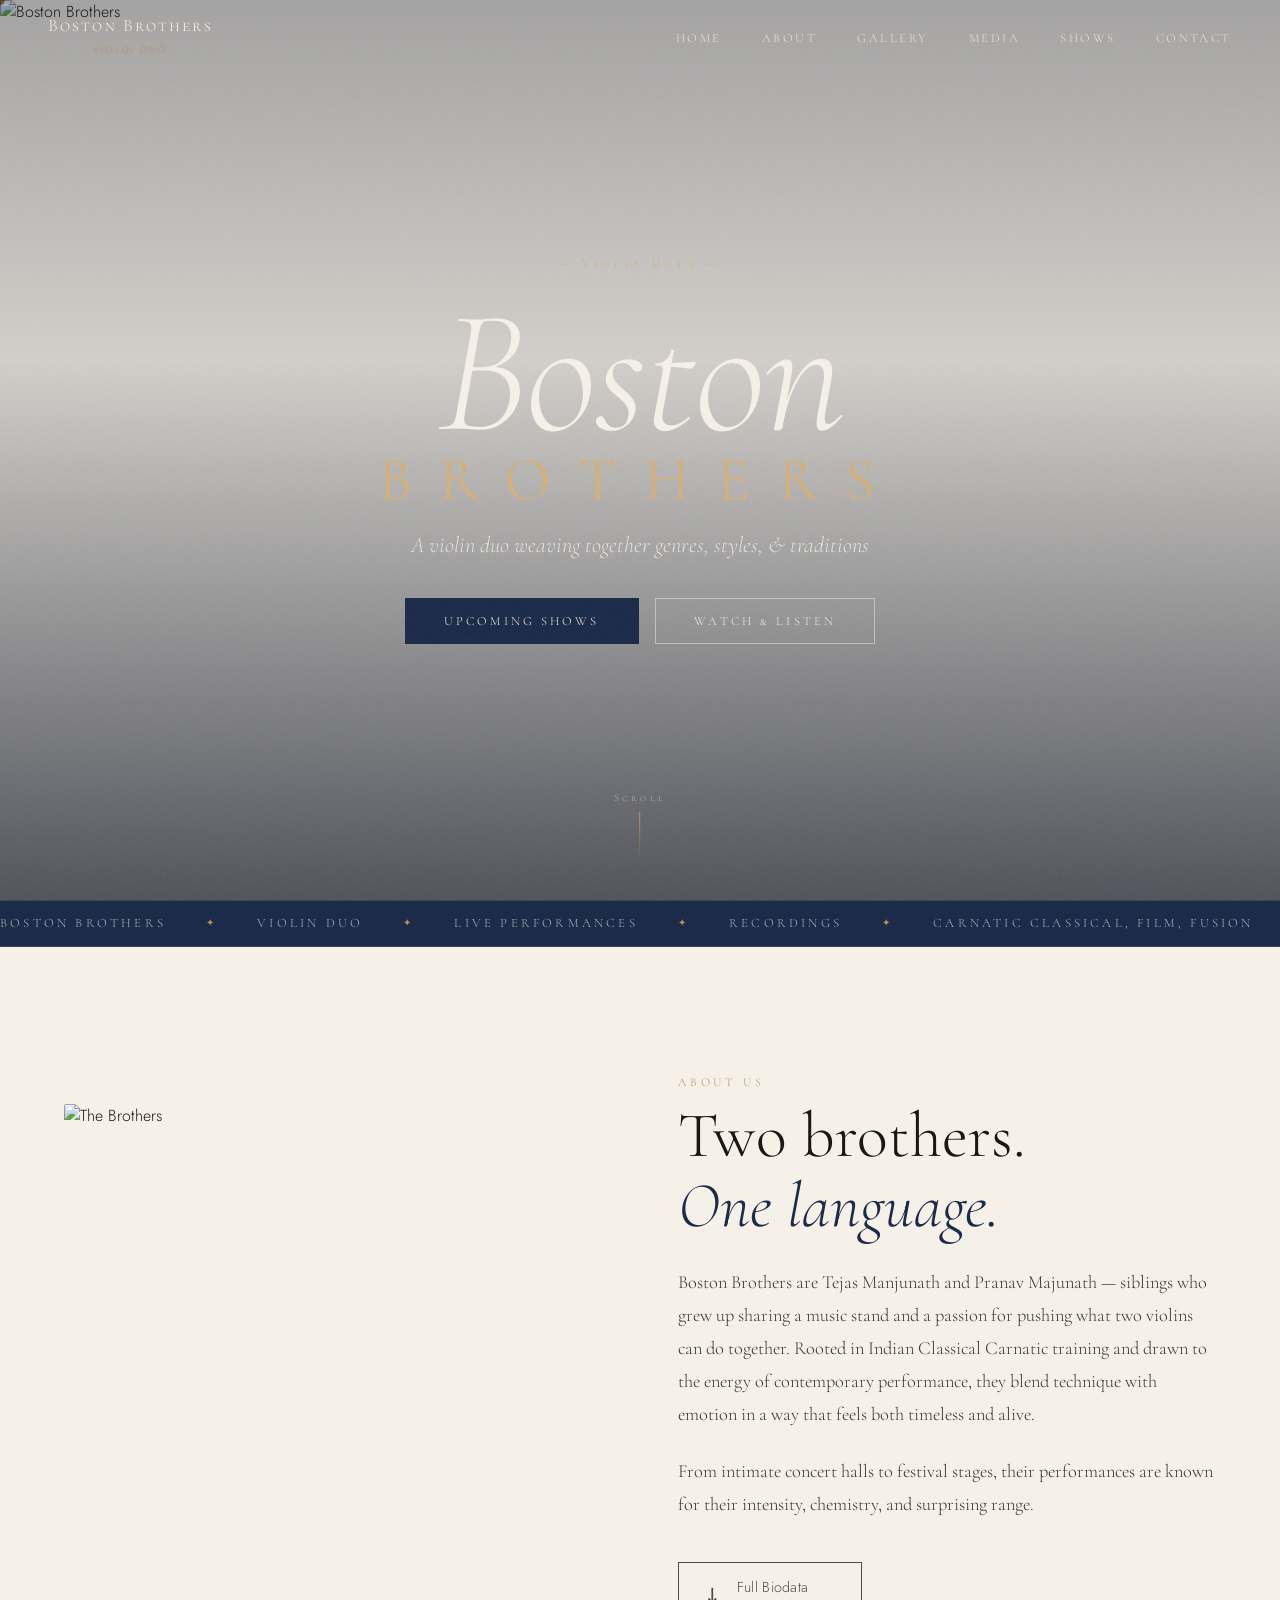
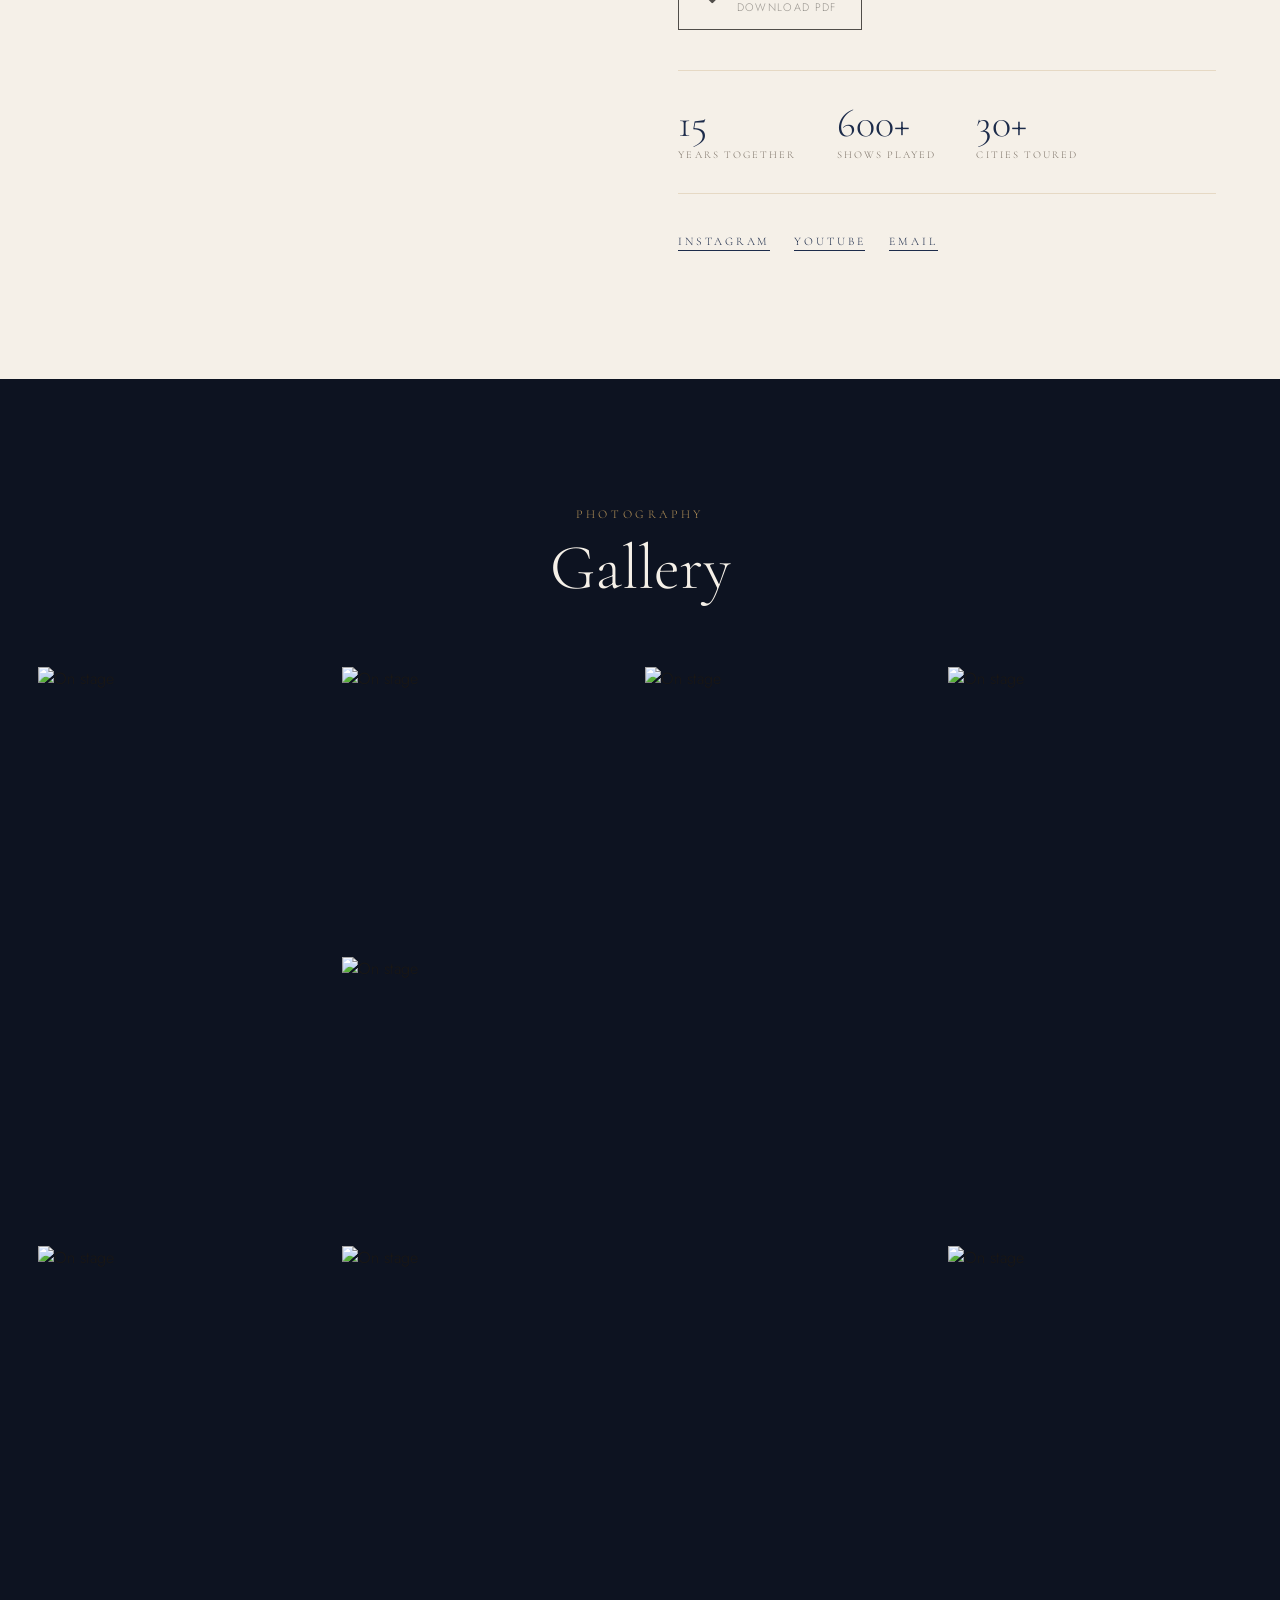
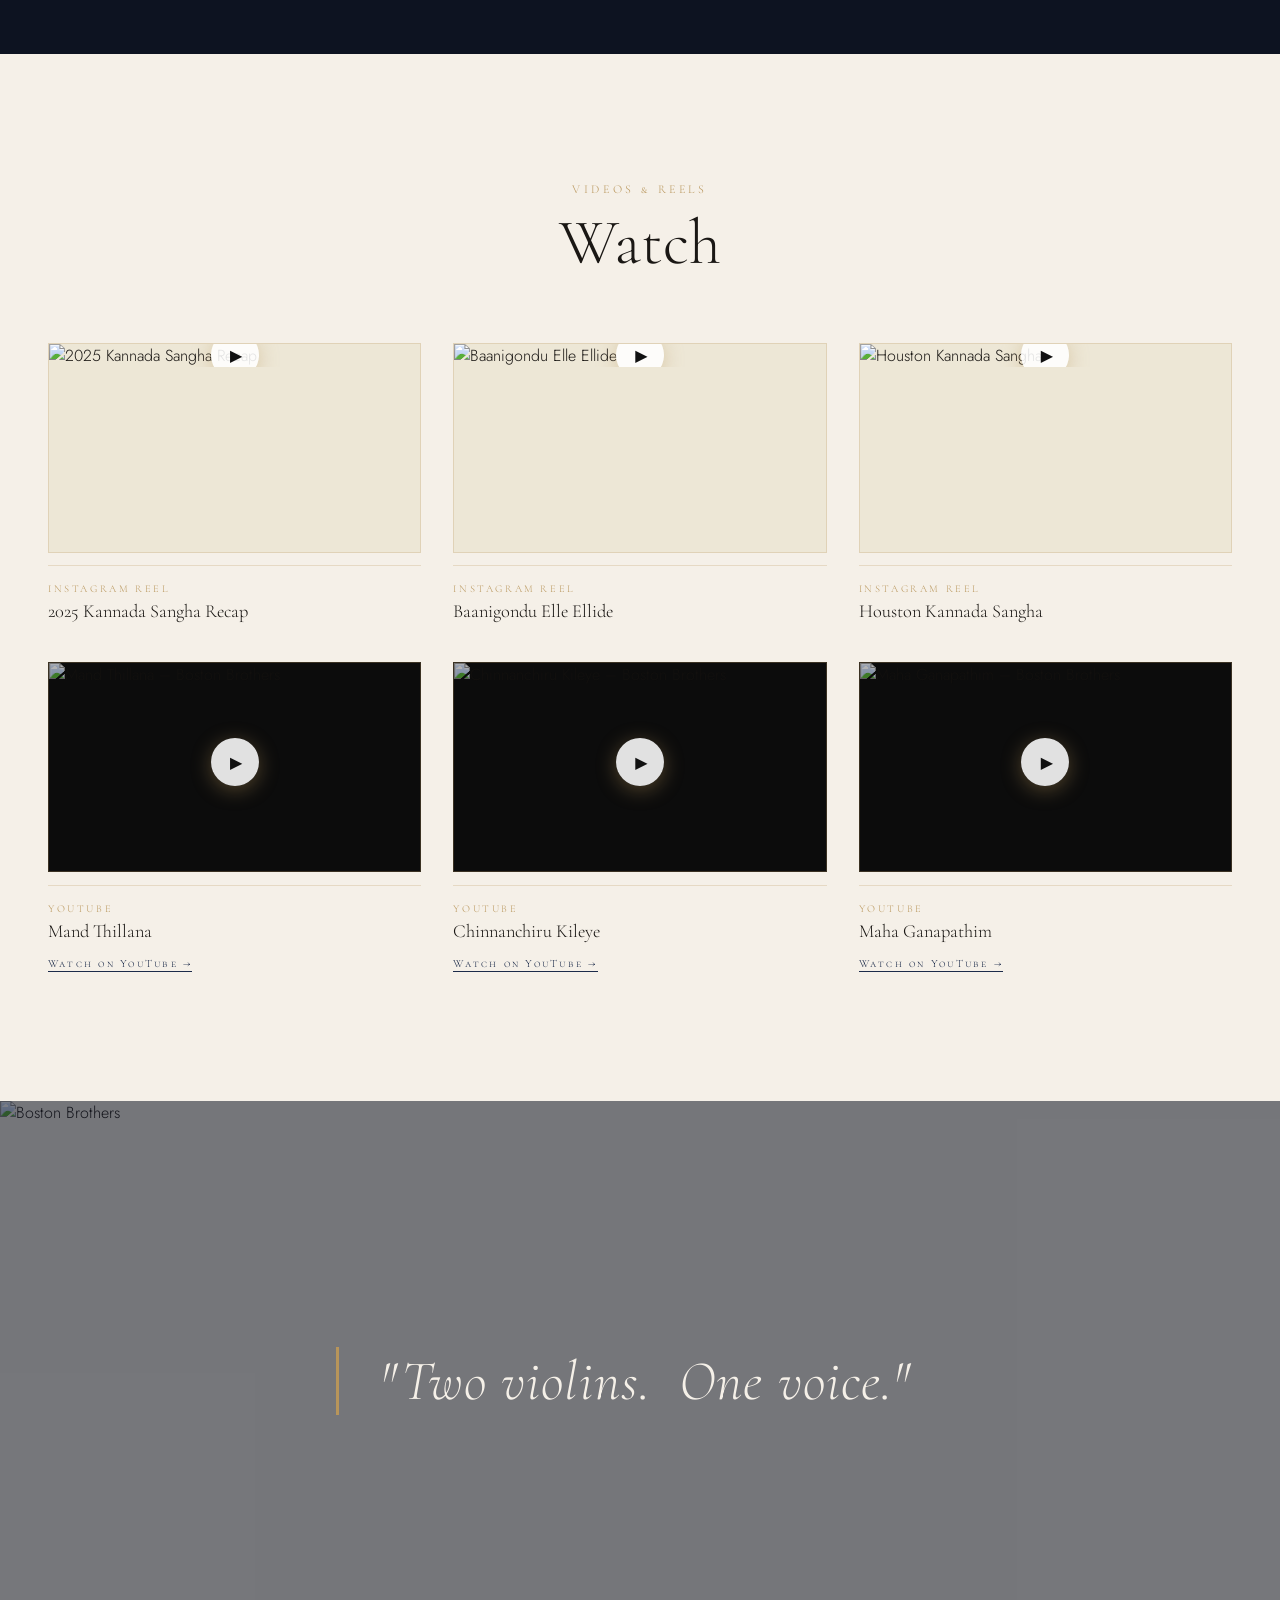
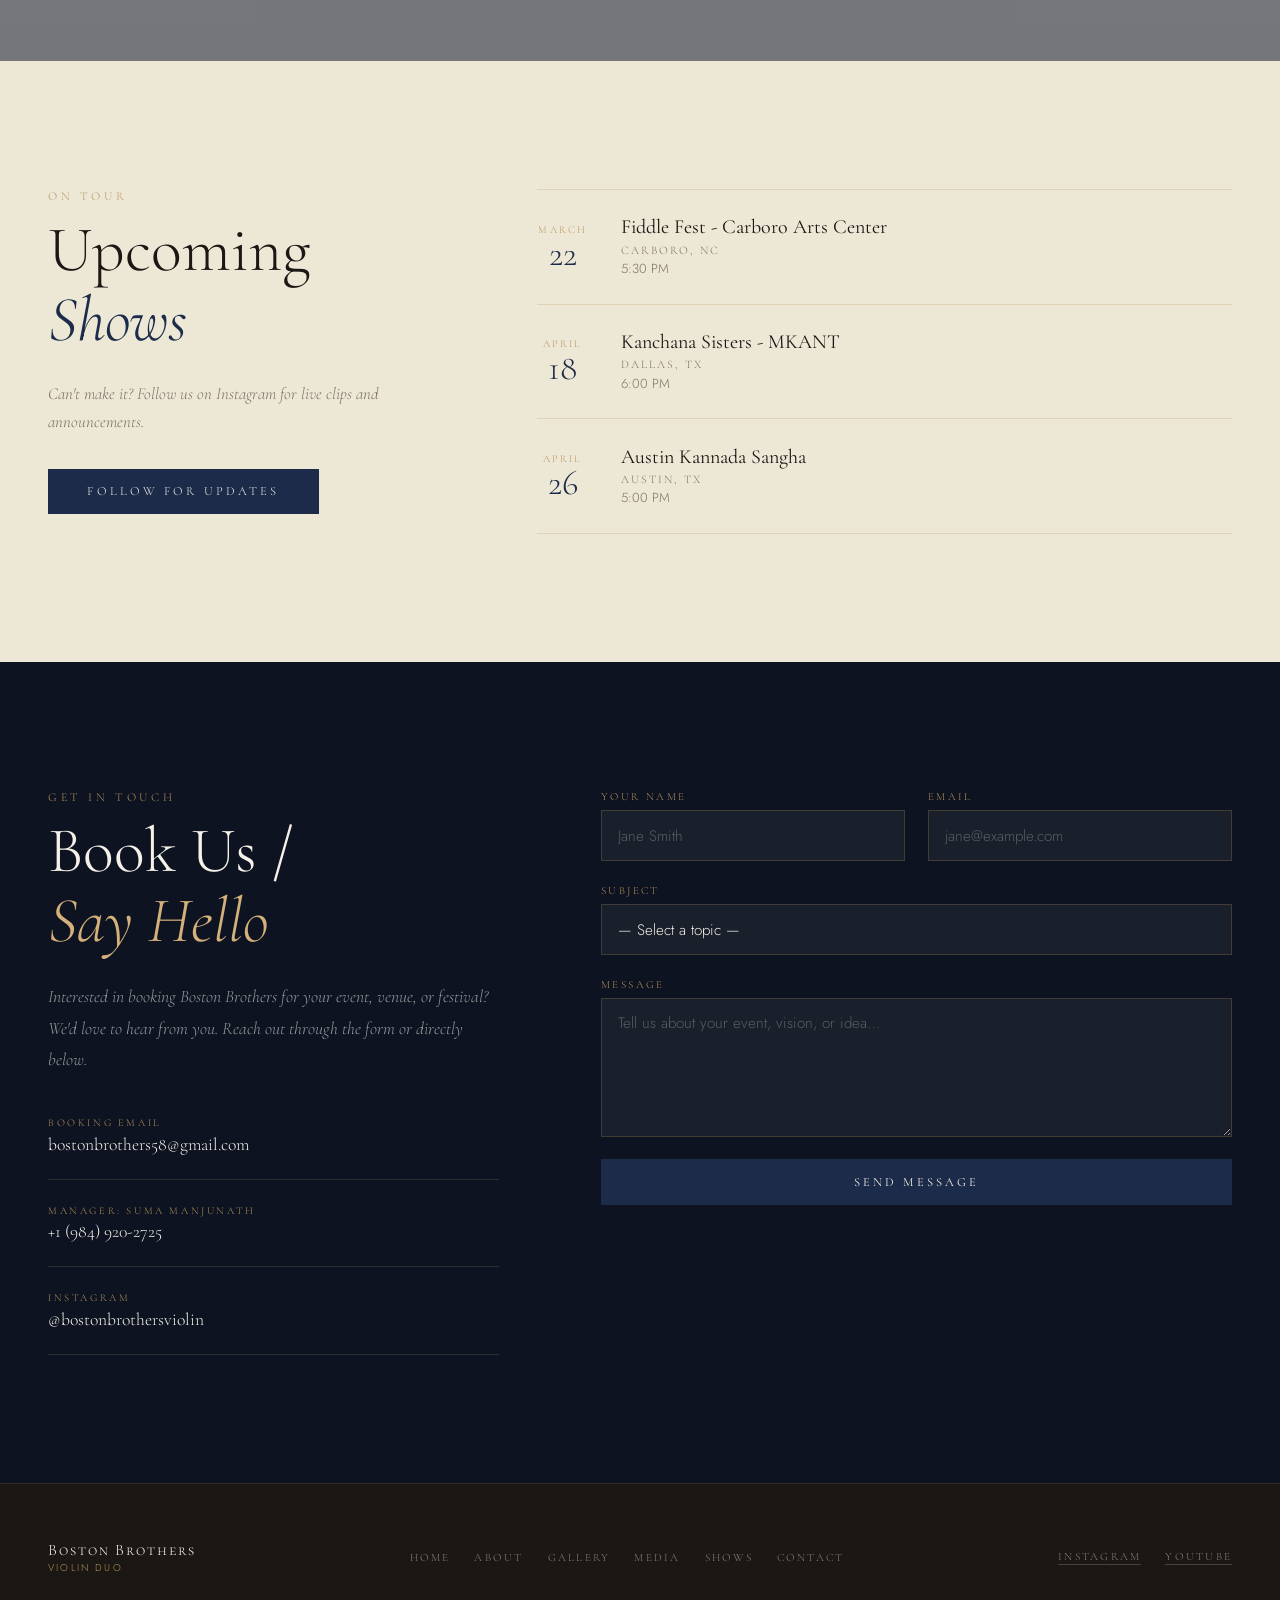
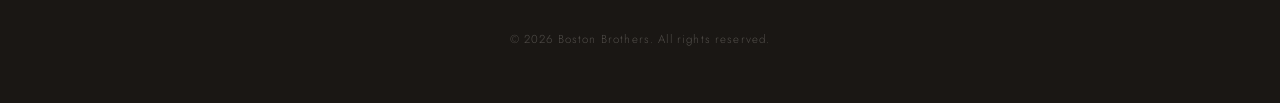
==== commit 53edc9be: "Update index.html" ====
--- a/index.html
+++ b/index.html
@@ -8,6 +8,146 @@
   <link rel="preconnect" href="https://fonts.googleapis.com" />
   <link rel="preconnect" href="https://fonts.gstatic.com" crossorigin />
   <link href="https://fonts.googleapis.com/css2?family=Cormorant+Garamond:ital,wght@0,300;0,400;0,600;1,300;1,400;1,600&family=Cormorant+SC:wght@300;400;600&family=Jost:wght@200;300;400&display=swap" rel="stylesheet" />
+
+  <style>
+    /* ── Nav logo image ── */
+    .nav-logo {
+      display: flex;
+      align-items: center;
+      gap: 0.65rem;
+    }
+    .nav-logo-img {
+      height: 40px;   /* adjust up/down to fit your logo */
+      width: auto;
+      display: block;
+    }
+
+    /* ── PDF download button ── */
+    .pdf-link {
+      display: inline-flex;
+      align-items: center;
+      gap: 1rem;
+      border: 1px solid currentColor;
+      padding: 0.85rem 1.5rem;
+      margin-top: 1.75rem;
+      text-decoration: none;
+      color: inherit;
+      opacity: 0.75;
+      transition: opacity 0.2s ease, transform 0.2s ease;
+      cursor: pointer;
+    }
+    .pdf-link:hover {
+      opacity: 1;
+      transform: translateY(-1px);
+    }
+    .pdf-icon {
+      font-size: 1.3rem;
+      line-height: 1;
+    }
+    .pdf-label {
+      display: block;
+      font-size: 0.9rem;
+      letter-spacing: 0.02em;
+    }
+    .pdf-sub {
+      display: block;
+      font-size: 0.68rem;
+      opacity: 0.55;
+      letter-spacing: 0.12em;
+      text-transform: uppercase;
+      margin-top: 0.15rem;
+    }
+
+    /* ── Instagram / YouTube clickable thumbnail cards ── */
+    .reel-link {
+      display: block;
+      position: relative;
+      overflow: hidden;
+      cursor: pointer;
+      text-decoration: none;
+      background: #111;
+    }
+    .reel-link img {
+      width: 100%;
+      height: 100%;
+      object-fit: cover;
+      display: block;
+      transition: transform 0.4s ease;
+    }
+    .reel-link:hover img { transform: scale(1.04); }
+
+    .reel-thumb-link {
+      display: block;
+      position: relative;
+      overflow: hidden;
+      text-decoration: none;
+    }
+    .reel-thumb-link img {
+      width: 100%;
+      height: 100%;
+      object-fit: cover;
+      display: block;
+      transition: transform 0.4s ease;
+    }
+    .reel-thumb-link:hover img { transform: scale(1.04); }
+    .reel-thumb-link .play-btn {
+      position: absolute;
+      top: 50%; left: 50%;
+      transform: translate(-50%, -50%);
+      width: 3rem; height: 3rem;
+      border-radius: 50%;
+      background: rgba(255,255,255,0.88);
+      color: #111;
+      display: flex; align-items: center; justify-content: center;
+      font-size: 1rem;
+      padding-left: 3px;
+      transition: transform 0.2s ease, background 0.2s ease;
+    }
+    .reel-thumb-link:hover .play-btn {
+      transform: translate(-50%, -50%) scale(1.1);
+      background: #fff;
+    }
+
+    .play-overlay {
+      position: absolute;
+      inset: 0;
+      display: flex;
+      align-items: center;
+      justify-content: center;
+      background: rgba(0,0,0,0.3);
+      transition: background 0.3s ease;
+    }
+    .reel-link:hover .play-overlay { background: rgba(0,0,0,0.5); }
+    .play-overlay .play-btn {
+      width: 3rem; height: 3rem;
+      border-radius: 50%;
+      background: rgba(255,255,255,0.88);
+      color: #111;
+      display: flex; align-items: center; justify-content: center;
+      font-size: 1rem;
+      padding-left: 3px;
+      transition: transform 0.2s ease;
+    }
+    .reel-link:hover .play-btn { transform: scale(1.1); }
+
+    /* ── YouTube 16:9 responsive embed (if ever used) ── */
+    .video-embed {
+      position: relative;
+      padding-bottom: 56.25%;
+      height: 0 !important;
+      overflow: hidden;
+      background: #000;
+    }
+    .video-embed iframe {
+      position: absolute;
+      top: 0; left: 0;
+      width: 100%; height: 100%;
+      border: none;
+    }
+
+    /* ── Form success message (shown after Formspree submit) ── */
+    .form-success { display: none; margin-top: 1rem; opacity: 0.7; font-size: 0.9rem; }
+  </style>
 </head>
 <body>
 
@@ -22,6 +162,13 @@
   <!-- ═══════════════════════════════════ -->
   <nav id="navbar">
     <div class="nav-logo">
+      <!--
+        LOGO IMAGE — transparent PNG sits left of the text.
+        Save your logo as photos/bb_logo.png (or any name),
+        then update the src below to match.
+        Adjust height in the .nav-logo-img CSS above if needed.
+      -->
+      <!-- <img src="photos/logo_white.svg" alt="Boston Brothers Logo" class="nav-logo-img" /> -->
       <span class="logo-name">Boston Brothers</span>
       <span class="logo-sub">Violin Duo</span>
     </div>
@@ -71,22 +218,17 @@
         ║          </video>                            ║
         ╚══════════════════════════════════════════════╝
       -->
-      <div class="hero-placeholder img-placeholder">
-        <div class="ph-inner">
-          <div class="clef">𝄞</div>
-          <p>Hero Photo / Video<br/><small>photos/hero.jpg</small></p>
-        </div>
-      </div>
+      <img src="photos/hero.png" alt="Boston Brothers" class="hero-img" />
       <div class="hero-overlay"></div>
     </div>
 
     <div class="hero-content">
-      <p class="hero-eyebrow reveal">— Boston, Massachusetts —</p>
+      <p class="hero-eyebrow reveal">— Violin Duet —</p>
       <h1 class="hero-title">
         <em class="reveal d1">Boston</em>
         <strong class="reveal d2">Brothers</strong>
       </h1>
-      <p class="hero-sub reveal d3">A violin duo bridging classical &amp; contemporary</p>
+      <p class="hero-sub reveal d3">A violin duo weaving together genres, styles, &amp; traditions</p>
       <div class="hero-ctas reveal d4">
         <a href="#schedule" class="btn-primary">Upcoming Shows</a>
         <a href="#media" class="btn-ghost">Watch &amp; Listen</a>
@@ -107,13 +249,15 @@
       <span>Boston Brothers</span><span class="dot">✦</span>
       <span>Violin Duo</span><span class="dot">✦</span>
       <span>Live Performances</span><span class="dot">✦</span>
-      <span>Classical &amp; Contemporary</span><span class="dot">✦</span>
-      <span>Boston, MA</span><span class="dot">✦</span>
+      <span>Recordings</span><span class="dot">✦</span>
+      <span>Carnatic Classical, Film, Fusion</span><span class="dot">✦</span>
+      <span>Musical &amp; Dance Productions </span><span class="dot">✦</span>
       <span>Boston Brothers</span><span class="dot">✦</span>
       <span>Violin Duo</span><span class="dot">✦</span>
       <span>Live Performances</span><span class="dot">✦</span>
-      <span>Classical &amp; Contemporary</span><span class="dot">✦</span>
-      <span>Boston, MA</span><span class="dot">✦</span>
+      <span>Recordings</span><span class="dot">✦</span>
+      <span>Carnatic Classical, Film, Fusion</span><span class="dot">✦</span>
+      <span>Musical &amp; Dance Productions </span><span class="dot">✦</span>
     </div>
   </div>
 
@@ -124,49 +268,60 @@
     <div class="about-inner">
 
       <div class="about-images">
-        <!--
-          REPLACE with your real photos:
-          <img src="photos/about-main.jpg"   alt="The Brothers" class="about-img-main" />
-          <img src="photos/about-accent.jpg" alt="Performance"  class="about-img-accent" />
-        -->
-        <div class="about-img-main  img-placeholder"><span>Main portrait<br/><small>photos/about-main.jpg</small></span></div>
-        <div class="about-img-accent img-placeholder"><span>Photo 2<br/><small>photos/about-accent.jpg</small></span></div>
-        <div class="about-badge">Est. Boston, MA</div>
+        <img src="photos/duet1.jpg" alt="The Brothers" class="about-img-main" />
       </div>
 
       <div class="about-text">
         <p class="section-label">About Us</p>
         <h2 class="section-title">Two brothers.<br/><em>One language.</em></h2>
 
-        <!--
-          REPLACE with your real bio below:
-        -->
         <p class="about-body">
-          Boston Brothers are [Name] and [Name] — siblings who grew up sharing a
+          Boston Brothers are Tejas Manjunath and Pranav Majunath — siblings who grew up sharing a
           music stand and a passion for pushing what two violins can do together.
-          Rooted in classical training and drawn to the energy of contemporary
+          Rooted in Indian Classical Carnatic training and drawn to the energy of contemporary
           performance, they blend technique with emotion in a way that feels both
           timeless and alive.
         </p>
         <p class="about-body">
           From intimate concert halls to festival stages, their performances are known
-          for their intensity, chemistry, and surprising range. Born and raised in Boston,
-          the city's creative spirit runs through everything they play.
+          for their intensity, chemistry, and surprising range.
         </p>
 
+        <!--
+          ── PDF DOWNLOAD BUTTON ──────────────────────────────────────
+          1. Create a docs/ folder next to your index.html
+          2. Drop your PDF in there
+          3. Update the href below to match your exact filename
+
+          Folder structure:
+            your-website/
+            ├── index.html
+            ├── docs/
+            │   └── The Boston Brothers.pdf   ← your file here
+            └── photos/
+        ──────────────────────────────────────────────────────────────
+        -->
+        <a href="docs/The Boston Brothers.pdf"
+           target="_blank"
+           rel="noopener noreferrer"
+           class="pdf-link">
+          <span class="pdf-icon">↓</span>
+          <span class="pdf-text">
+            <span class="pdf-label">Full Biodata</span>
+            <span class="pdf-sub">Download PDF</span>
+          </span>
+        </a>
+
         <div class="about-stats">
-          <!-- REPLACE [ # ] with your real numbers -->
-          <div class="stat"><span class="stat-n">[ # ]</span><span class="stat-l">Years Together</span></div>
-          <div class="stat"><span class="stat-n">[ # ]</span><span class="stat-l">Shows Played</span></div>
-          <div class="stat"><span class="stat-n">[ # ]</span><span class="stat-l">Cities Toured</span></div>
+          <div class="stat"><span class="stat-n">15</span><span class="stat-l">Years Together</span></div>
+          <div class="stat"><span class="stat-n">600+</span><span class="stat-l">Shows Played</span></div>
+          <div class="stat"><span class="stat-n">30+</span><span class="stat-l">Cities Toured</span></div>
         </div>
 
         <div class="about-socials">
-          <!-- REPLACE href values with your real social URLs -->
-          <a href="https://instagram.com/YOURUSERNAME" target="_blank" class="soc-link">Instagram</a>
-          <a href="https://youtube.com/YOURCHANNEL" target="_blank" class="soc-link">YouTube</a>
-          <a href="https://open.spotify.com/artist/YOURID" target="_blank" class="soc-link">Spotify</a>
-          <a href="https://tiktok.com/@YOURUSERNAME" target="_blank" class="soc-link">TikTok</a>
+          <a href="https://www.instagram.com/bostonbrothersviolin/" target="_blank" class="soc-link">Instagram</a>
+          <a href="https://www.youtube.com/@Manjunath20201" target="_blank" class="soc-link">YouTube</a>
+          <a href="mailto:bostonbrothers58@gmail.com" target="_blank" class="soc-link">Email</a>
         </div>
       </div>
 
@@ -184,45 +339,34 @@
 
     <div class="gallery-grid">
       <!--
-        REPLACE each .img-placeholder div with an <img> tag.
-        Keep the .gallery-item div and its modifier class (.tall / .wide).
-
-        Example:
-          <div class="gallery-item tall">
-            <img src="photos/gallery-1.jpg" alt="On stage" />
-          </div>
-
         Sizing classes:
           (none)  → standard square cell
           .tall   → double-height cell
           .wide   → double-width cell
       -->
       <div class="gallery-item tall">
-        <div class="img-placeholder"><span>Photo 1<br/><small>photos/gallery-1.jpg</small></span></div>
+        <img src="photos/tej1.png" alt="On stage" />
       </div>
       <div class="gallery-item">
-        <div class="img-placeholder"><span>Photo 2<br/><small>photos/gallery-2.jpg</small></span></div>
+        <img src="photos/combo2324.png" alt="On stage" />
       </div>
       <div class="gallery-item">
-        <div class="img-placeholder"><span>Photo 3<br/><small>photos/gallery-3.jpg</small></span></div>
+        <img src="photos/combo2526.png" alt="On stage" />
       </div>
       <div class="gallery-item tall">
-        <div class="img-placeholder"><span>Photo 4<br/><small>photos/gallery-4.jpg</small></span></div>
+        <img src="photos/pranav1.png" alt="On stage" />
       </div>
       <div class="gallery-item wide">
-        <div class="img-placeholder"><span>Photo 5 (wide)<br/><small>photos/gallery-5.jpg</small></span></div>
+        <img src="photos/duet_long.png" alt="On stage" />
       </div>
       <div class="gallery-item">
-        <div class="img-placeholder"><span>Photo 6<br/><small>photos/gallery-6.jpg</small></span></div>
+        <img src="photos/duet.png" alt="On stage" />
+      </div>
+      <div class="gallery-item wide">
+        <img src="photos/news.jpeg" alt="On stage" />
       </div>
       <div class="gallery-item">
-        <div class="img-placeholder"><span>Photo 7<br/><small>photos/gallery-7.jpg</small></span></div>
-      </div>
-      <div class="gallery-item tall">
-        <div class="img-placeholder"><span>Photo 8<br/><small>photos/gallery-8.jpg</small></span></div>
-      </div>
-      <div class="gallery-item">
-        <div class="img-placeholder"><span>Photo 9<br/><small>photos/gallery-9.jpg</small></span></div>
+        <img src="photos/duet_3.png" alt="On stage" />
       </div>
     </div>
 
@@ -247,114 +391,109 @@
     <div class="media-grid">
 
       <!-- ─── INSTAGRAM REEL 1 ─────────────────────
-        OPTION A — embed code (paste from Instagram → ··· → Embed):
-          Remove the .img-placeholder div and paste your <blockquote> embed here.
-
-        OPTION B — clickable thumbnail:
-          <a href="https://www.instagram.com/reel/YOUR_REEL_ID/" target="_blank" class="reel-thumb-link">
-            <img src="photos/reel-thumb-1.jpg" alt="Reel 1" />
-            <div class="play-btn">▶</div>
-          </a>
+        Clickable thumbnail → opens reel on Instagram.
+        To swap the image: change photos/recap_tb.png to your file.
       ──────────────────────────────────────────── -->
       <div class="media-card">
         <div class="media-thumb">
-          <div class="img-placeholder reel-ph">
+          <a href="https://www.instagram.com/p/DS8X5d-kTpC/"
+             target="_blank" rel="noopener noreferrer"
+             class="reel-thumb-link">
+            <img src="photos/recap_tb.png" alt="2025 Kannada Sangha Recap" />
             <div class="play-btn">▶</div>
-            <span>Instagram Reel 1<br/><small>Paste embed or thumbnail link</small></span>
-          </div>
+          </a>
         </div>
         <div class="media-info">
           <p class="media-label">Instagram Reel</p>
-          <p class="media-title">[ Reel Title ]</p>
-          <a href="https://www.instagram.com/reel/REEL_ID_1/" target="_blank" class="media-link">Watch on Instagram →</a>
-        </div>
-      </div>
-
-      <!-- ─── INSTAGRAM REEL 2 ────────────────────── -->
+          <p class="media-title">2025 Kannada Sangha Recap</p>
+        </div>
+      </div>
+
+      <!-- ─── INSTAGRAM REEL 2 ─────────────────────
+        To swap the image: change photos/baani_tb.png to your file.
+      ──────────────────────────────────────────── -->
       <div class="media-card">
         <div class="media-thumb">
-          <div class="img-placeholder reel-ph">
+          <a href="https://www.instagram.com/p/DT3Ck_sjVuo/"
+             target="_blank" rel="noopener noreferrer"
+             class="reel-thumb-link">
+            <img src="photos/baani_tb.png" alt="Baanigondu Elle Ellide" />
             <div class="play-btn">▶</div>
-            <span>Instagram Reel 2<br/><small>Paste embed or thumbnail link</small></span>
-          </div>
+          </a>
         </div>
         <div class="media-info">
           <p class="media-label">Instagram Reel</p>
-          <p class="media-title">[ Reel Title ]</p>
-          <a href="https://www.instagram.com/reel/REEL_ID_2/" target="_blank" class="media-link">Watch on Instagram →</a>
-        </div>
-      </div>
-
-      <!-- ─── YOUTUBE VIDEO 1 ──────────────────────
-        REPLACE YOUTUBE_VIDEO_ID_1 with your video's ID.
-        The ID is the part after ?v= in the YouTube URL.
-        e.g. youtube.com/watch?v=dQw4w9WgXcQ → ID is dQw4w9WgXcQ
+          <p class="media-title">Baanigondu Elle Ellide</p>
+        </div>
+      </div>
+
+      <!-- ─── INSTAGRAM REEL 3 ─────────────────────
+        To swap the image: change photos/houston_tb.png to your file.
       ──────────────────────────────────────────── -->
       <div class="media-card">
-        <div class="media-thumb video-embed">
-          <iframe
-            src="https://www.youtube.com/embed/YOUTUBE_VIDEO_ID_1"
-            title="Boston Brothers – Video 1"
-            frameborder="0"
-            allow="accelerometer; autoplay; clipboard-write; encrypted-media; gyroscope; picture-in-picture"
-            allowfullscreen>
-          </iframe>
-        </div>
+        <div class="media-thumb">
+          <a href="https://www.instagram.com/p/DQqMp4njetK/"
+             target="_blank" rel="noopener noreferrer"
+             class="reel-thumb-link">
+            <img src="photos/houston_tb.png" alt="Houston Kannada Sangha" />
+            <div class="play-btn">▶</div>
+          </a>
+        </div>
+        <div class="media-info">
+          <p class="media-label">Instagram Reel</p>
+          <p class="media-title">Houston Kannada Sangha</p>
+        </div>
+      </div>
+
+      <!-- ─── YOUTUBE VIDEO 1 ───────────────────────
+        Clickable thumbnail → opens video on YouTube.
+        To swap the image: change photos/mand_tb.png to your file.
+        To add a new video: duplicate this block, update href and img src.
+      ──────────────────────────────────────────── -->
+      <div class="media-card">
+        <a href="https://www.youtube.com/watch?v=Zz-5X7lAll0&list=PLKgzgghelxRYlSnaoxA-IuKGJ-N92PdPu&index=1"
+           target="_blank" rel="noopener noreferrer"
+           class="media-thumb reel-link">
+          <img src="photos/mand_tb.png" alt="Mand Thillana – Boston Brothers" />
+          <div class="play-overlay"><div class="play-btn">▶</div></div>
+        </a>
         <div class="media-info">
           <p class="media-label">YouTube</p>
-          <p class="media-title">[ Video Title ]</p>
-          <a href="https://www.youtube.com/watch?v=YOUTUBE_VIDEO_ID_1" target="_blank" class="media-link">Watch on YouTube →</a>
-        </div>
-      </div>
-
-      <!-- ─── YOUTUBE VIDEO 2 ────────────────────── -->
+          <p class="media-title">Mand Thillana</p>
+          <a href="https://www.youtube.com/watch?v=Zz-5X7lAll0&list=PLKgzgghelxRYlSnaoxA-IuKGJ-N92PdPu&index=1"
+             target="_blank" rel="noopener noreferrer" class="media-link">Watch on YouTube →</a>
+        </div>
+      </div>
+
+      <!-- ─── YOUTUBE VIDEO 2 ──────────────────────── -->
       <div class="media-card">
-        <div class="media-thumb video-embed">
-          <iframe
-            src="https://www.youtube.com/embed/YOUTUBE_VIDEO_ID_2"
-            title="Boston Brothers – Video 2"
-            frameborder="0"
-            allow="accelerometer; autoplay; clipboard-write; encrypted-media; gyroscope; picture-in-picture"
-            allowfullscreen>
-          </iframe>
-        </div>
+        <a href="https://www.youtube.com/watch?v=R_InNBKDgoM&list=PLKgzgghelxRYlSnaoxA-IuKGJ-N92PdPu&index=2"
+           target="_blank" rel="noopener noreferrer"
+           class="media-thumb reel-link">
+          <img src="photos/mand_tb.png" alt="Chinnanchiru Kileye – Boston Brothers" />
+          <div class="play-overlay"><div class="play-btn">▶</div></div>
+        </a>
         <div class="media-info">
           <p class="media-label">YouTube</p>
-          <p class="media-title">[ Video Title ]</p>
-          <a href="https://www.youtube.com/watch?v=YOUTUBE_VIDEO_ID_2" target="_blank" class="media-link">Watch on YouTube →</a>
-        </div>
-      </div>
-
-      <!-- ─── INSTAGRAM REEL 3 ────────────────────── -->
+          <p class="media-title">Chinnanchiru Kileye</p>
+          <a href="https://www.youtube.com/watch?v=R_InNBKDgoM&list=PLKgzgghelxRYlSnaoxA-IuKGJ-N92PdPu&index=2"
+             target="_blank" rel="noopener noreferrer" class="media-link">Watch on YouTube →</a>
+        </div>
+      </div>
+
+      <!-- ─── YOUTUBE VIDEO 3 ──────────────────────── -->
       <div class="media-card">
-        <div class="media-thumb">
-          <div class="img-placeholder reel-ph">
-            <div class="play-btn">▶</div>
-            <span>Instagram Reel 3<br/><small>Paste embed or thumbnail link</small></span>
-          </div>
-        </div>
-        <div class="media-info">
-          <p class="media-label">Instagram Reel</p>
-          <p class="media-title">[ Reel Title ]</p>
-          <a href="https://www.instagram.com/reel/REEL_ID_3/" target="_blank" class="media-link">Watch on Instagram →</a>
-        </div>
-      </div>
-
-      <!-- ─── YOUTUBE VIDEO 3 ────────────────────── -->
-      <div class="media-card">
-        <div class="media-thumb video-embed">
-          <iframe
-            src="https://www.youtube.com/embed/YOUTUBE_VIDEO_ID_3"
-            title="Boston Brothers – Video 3"
-            frameborder="0"
-            allow="accelerometer; autoplay; clipboard-write; encrypted-media; gyroscope; picture-in-picture"
-            allowfullscreen>
-          </iframe>
-        </div>
+        <a href="https://www.youtube.com/watch?v=Oi5LzlV2cAc&list=PLKgzgghelxRYlSnaoxA-IuKGJ-N92PdPu&index=4"
+           target="_blank" rel="noopener noreferrer"
+           class="media-thumb reel-link">
+          <img src="photos/maha_tb.png" alt="Maha Ganapathim – Boston Brothers" />
+          <div class="play-overlay"><div class="play-btn">▶</div></div>
+        </a>
         <div class="media-info">
           <p class="media-label">YouTube</p>
-          <p class="media-title">[ Video Title ]</p>
-          <a href="https://www.youtube.com/watch?v=YOUTUBE_VIDEO_ID_3" target="_blank" class="media-link">Watch on YouTube →</a>
+          <p class="media-title">Maha Ganapathim</p>
+          <a href="https://www.youtube.com/watch?v=Oi5LzlV2cAc&list=PLKgzgghelxRYlSnaoxA-IuKGJ-N92PdPu&index=4"
+             target="_blank" rel="noopener noreferrer" class="media-link">Watch on YouTube →</a>
         </div>
       </div>
 
@@ -365,11 +504,7 @@
   <!--  PHOTO BREAK                        -->
   <!-- ═══════════════════════════════════ -->
   <div class="photo-break">
-    <!--
-      REPLACE with a dramatic full-width photo:
-      <img src="photos/break.jpg" alt="Boston Brothers" class="break-img" />
-    -->
-    <div class="img-placeholder break-ph"><span>Full-width dramatic band photo<br/><small>photos/break.jpg</small></span></div>
+    <img src="photos/hero1.png" alt="Boston Brothers" class="break-img" />
     <div class="break-overlay">
       <blockquote>"Two violins. &nbsp;One voice."</blockquote>
     </div>
@@ -387,80 +522,49 @@
         <p class="sched-note">
           Can't make it? Follow us on Instagram for live clips and announcements.
         </p>
-        <!-- REPLACE href with your Instagram URL -->
-        <a href="https://instagram.com/YOURUSERNAME" target="_blank" class="btn-primary">Follow for Updates</a>
+        <a href="https://www.instagram.com/bostonbrothersviolin/" target="_blank" class="btn-primary">Follow for Updates</a>
       </div>
 
       <div class="schedule-right">
         <!--
-          REPLACE placeholder text with your real show details.
-          Duplicate a .show-row for each additional show.
-          Replace # in href with your ticketing URL (e.g. Eventbrite, Tixr, etc.)
+          To add a show: duplicate a .show-row block.
+          To add a ticket link: uncomment the <a class="show-ticket"> line.
         -->
 
         <div class="show-row">
           <div class="show-date">
-            <span class="show-mon">MON</span>
-            <span class="show-day">00</span>
+            <span class="show-mon">March</span>
+            <span class="show-day">22</span>
           </div>
           <div class="show-info">
-            <p class="show-venue">[ Venue Name ]</p>
-            <p class="show-loc">[ City, State ]</p>
-            <p class="show-time">[ 7:30 PM ]</p>
+            <p class="show-venue">Fiddle Fest - Carboro Arts Center</p>
+            <p class="show-loc">Carboro, NC</p>
+            <p class="show-time">5:30 PM</p>
           </div>
-          <a href="#" class="show-ticket">Tickets →</a>
         </div>
 
         <div class="show-row">
           <div class="show-date">
-            <span class="show-mon">MON</span>
-            <span class="show-day">00</span>
+            <span class="show-mon">April</span>
+            <span class="show-day">18</span>
           </div>
           <div class="show-info">
-            <p class="show-venue">[ Venue Name ]</p>
-            <p class="show-loc">[ City, State ]</p>
-            <p class="show-time">[ 8:00 PM ]</p>
+            <p class="show-venue">Kanchana Sisters - MKANT</p>
+            <p class="show-loc">Dallas, TX</p>
+            <p class="show-time">6:00 PM</p>
           </div>
-          <a href="#" class="show-ticket">Tickets →</a>
         </div>
 
         <div class="show-row">
           <div class="show-date">
-            <span class="show-mon">MON</span>
-            <span class="show-day">00</span>
+            <span class="show-mon">April</span>
+            <span class="show-day">26</span>
           </div>
           <div class="show-info">
-            <p class="show-venue">[ Venue Name ]</p>
-            <p class="show-loc">[ City, State ]</p>
-            <p class="show-time">[ 7:00 PM ]</p>
+            <p class="show-venue">Austin Kannada Sangha</p>
+            <p class="show-loc">Austin, TX</p>
+            <p class="show-time">5:00 PM</p>
           </div>
-          <a href="#" class="show-ticket">Tickets →</a>
-        </div>
-
-        <div class="show-row">
-          <div class="show-date">
-            <span class="show-mon">MON</span>
-            <span class="show-day">00</span>
-          </div>
-          <div class="show-info">
-            <p class="show-venue">[ Venue Name ]</p>
-            <p class="show-loc">[ City, State ]</p>
-            <p class="show-time">[ 8:00 PM ]</p>
-          </div>
-          <a href="#" class="show-ticket">Tickets →</a>
-        </div>
-
-        <div class="show-row">
-          <div class="show-date">
-            <span class="show-mon">MON</span>
-            <span class="show-day">00</span>
-          </div>
-          <div class="show-info">
-            <p class="show-venue">[ Venue Name ]</p>
-            <p class="show-loc">[ City, State ]</p>
-            <p class="show-time">[ 7:30 PM ]</p>
-          </div>
-          <a href="#" class="show-ticket">Tickets →</a>
         </div>
 
       </div>
@@ -480,20 +584,59 @@
           Interested in booking Boston Brothers for your event, venue, or festival?
           We'd love to hear from you. Reach out through the form or directly below.
         </p>
+
         <div class="contact-details">
-          <!-- REPLACE with your real email + social handle -->
-          <a href="mailto:booking@bostonbrothers.com" class="cd-link">
+
+          <!-- Booking email -->
+          <a href="mailto:bostonbrothers58@gmail.com" class="cd-link">
             <span class="cd-label">Booking Email</span>
-            <span class="cd-val">booking@bostonbrothers.com</span>
+            <span class="cd-val">bostonbrothers58@gmail.com</span>
           </a>
-          <a href="https://instagram.com/YOURUSERNAME" target="_blank" class="cd-link">
+
+          <!--
+            ── MANAGER CONTACT ────────────────────────────────────────
+            REPLACE the email and name/phone below with your manager's
+            real contact details. You can add a phone number too —
+            just duplicate the cd-link block with cd-label "Phone".
+          ──────────────────────────────────────────────────────────── -->
+        <a href="tel:+19849202725" class="cd-link">
+          <span class="cd-label">Manager: Suma Manjunath</span>
+          <span class="cd-val">+1 (984) 920-2725</span>
+        </a>
+
+          <!-- Instagram -->
+          <a href="https://www.instagram.com/bostonbrothersviolin/" target="_blank" class="cd-link">
             <span class="cd-label">Instagram</span>
-            <span class="cd-val">@bostonbrothers</span>
+            <span class="cd-val">@bostonbrothersviolin</span>
           </a>
-        </div>
-      </div>
-
-      <form class="contact-form" id="contactForm" onsubmit="handleSubmit(event)">
+
+        </div>
+      </div>
+
+      <!--
+        ══════════════════════════════════════════════════════════════
+         CONTACT FORM — powered by Formspree (free)
+        ══════════════════════════════════════════════════════════════
+
+        HOW TO MAKE THIS FORM ACTUALLY SEND EMAILS:
+
+          1. Go to https://formspree.io and sign up (free)
+          2. Click "New Form", give it a name, set your email address
+          3. Copy the form endpoint URL — it looks like:
+               https://formspree.io/f/xabcdefg
+          4. Replace YOUR_FORMSPREE_ID below with just the ID part
+             (the letters/numbers after the last slash, e.g. xabcdefg)
+          5. Save and test — submissions will arrive in your inbox!
+
+        UNTIL YOU DO THIS: the form will submit but nothing is sent.
+        The free Formspree plan allows 50 submissions/month.
+        ══════════════════════════════════════════════════════════════
+      -->
+      <form class="contact-form"
+            id="contactForm"
+            action="https://formspree.io/f/mykbpqpy"
+            method="POST">
+
         <div class="form-row">
           <div class="form-group">
             <label for="fname">Your Name</label>
@@ -516,7 +659,8 @@
         </div>
         <div class="form-group">
           <label for="fmessage">Message</label>
-          <textarea id="fmessage" name="message" rows="5" placeholder="Tell us about your event, vision, or idea…" required></textarea>
+          <textarea id="fmessage" name="message" rows="5"
+                    placeholder="Tell us about your event, vision, or idea…" required></textarea>
         </div>
         <button type="submit" class="btn-primary">Send Message</button>
         <p class="form-success" id="formSuccess">✓ Message sent! We'll be in touch soon.</p>
@@ -532,7 +676,7 @@
     <div class="footer-inner">
       <div class="footer-brand">
         <span class="logo-name">Boston Brothers</span>
-        <span class="logo-sub">Violin Duo · Boston, MA</span>
+        <span class="logo-sub">Violin Duo</span>
       </div>
       <nav class="footer-nav">
         <a href="#home">Home</a>
@@ -543,11 +687,9 @@
         <a href="#contact">Contact</a>
       </nav>
       <div class="footer-socials">
-        <!-- REPLACE with real URLs -->
-        <a href="https://instagram.com/YOURUSERNAME" target="_blank">Instagram</a>
-        <a href="https://youtube.com/YOURCHANNEL" target="_blank">YouTube</a>
-        <a href="https://open.spotify.com/artist/YOURID" target="_blank">Spotify</a>
-        <a href="https://tiktok.com/@YOURUSERNAME" target="_blank">TikTok</a>
+        <a href="https://www.instagram.com/bostonbrothersviolin/" target="_blank">Instagram</a>
+        <a href="https://www.youtube.com/@Manjunath20201" target="_blank">YouTube</a>
+
       </div>
       <p class="footer-copy">&copy; <span id="year"></span> Boston Brothers. All rights reserved.</p>
     </div>
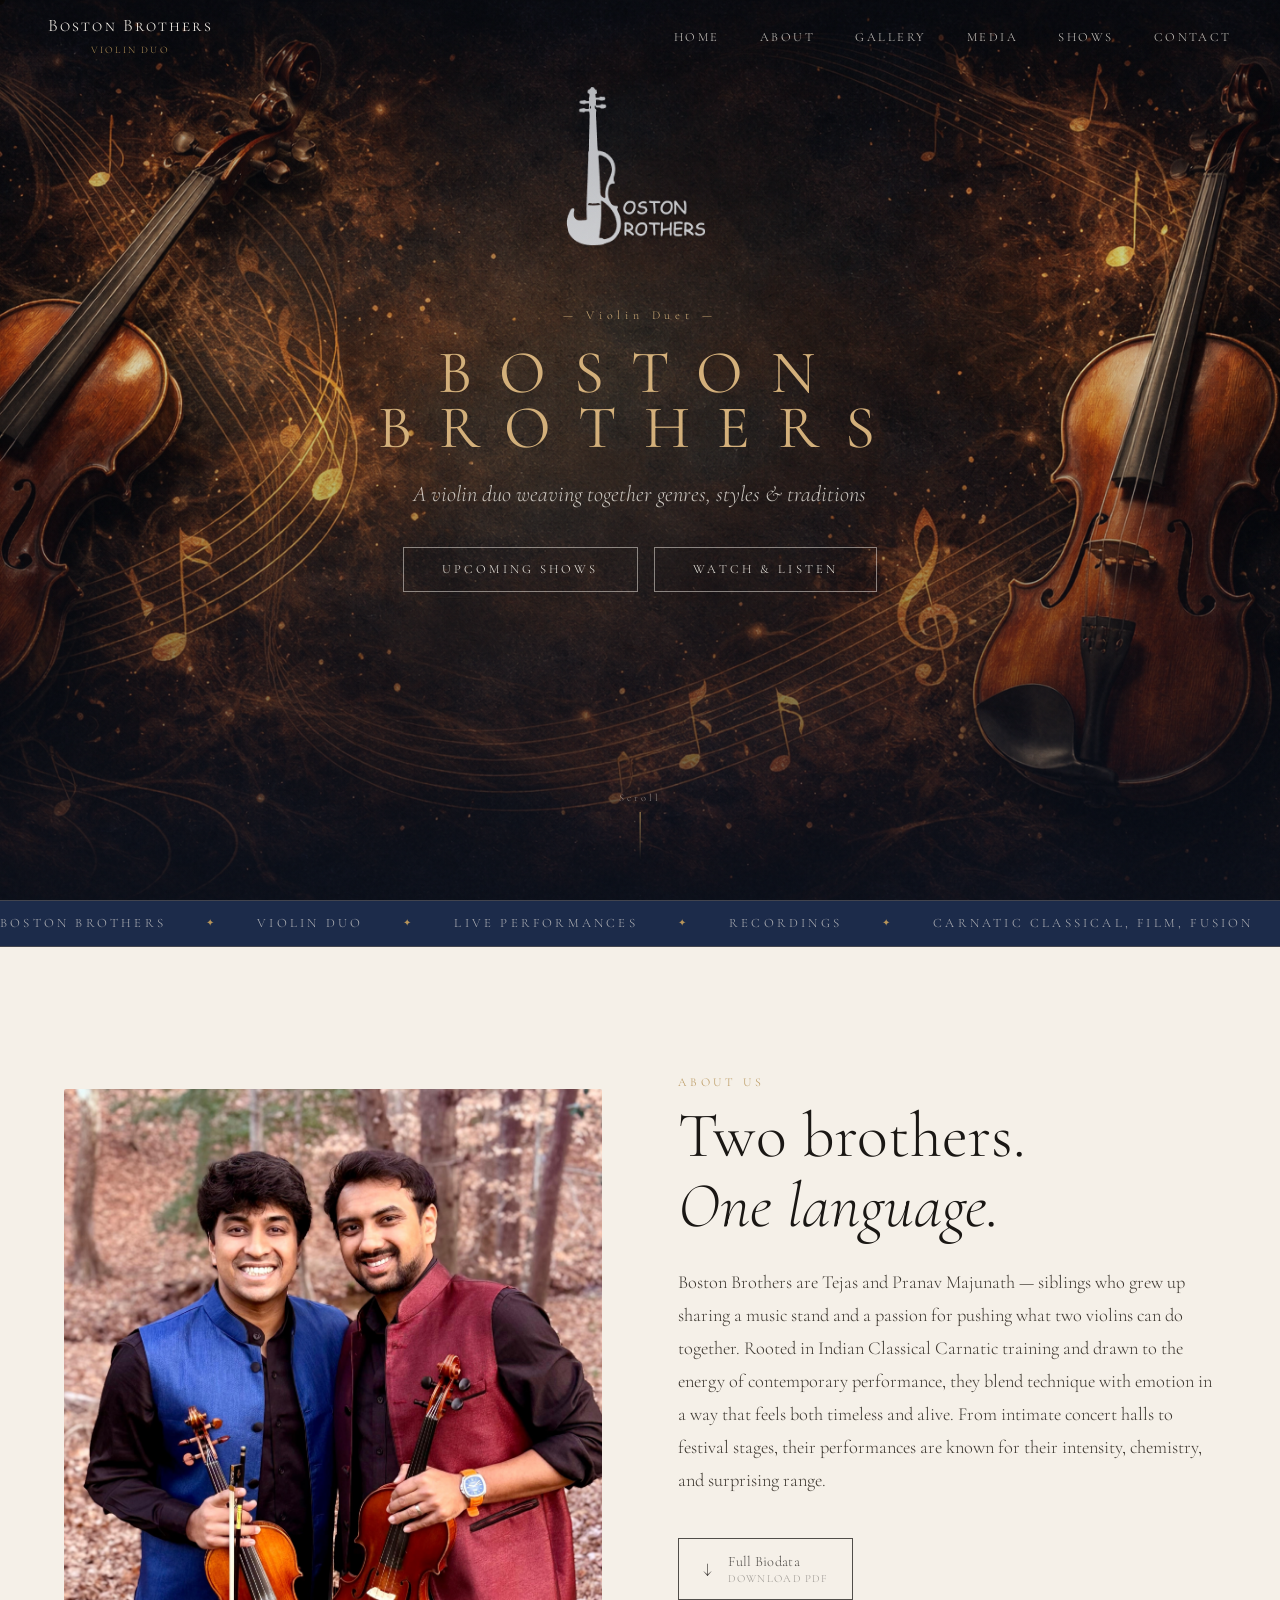
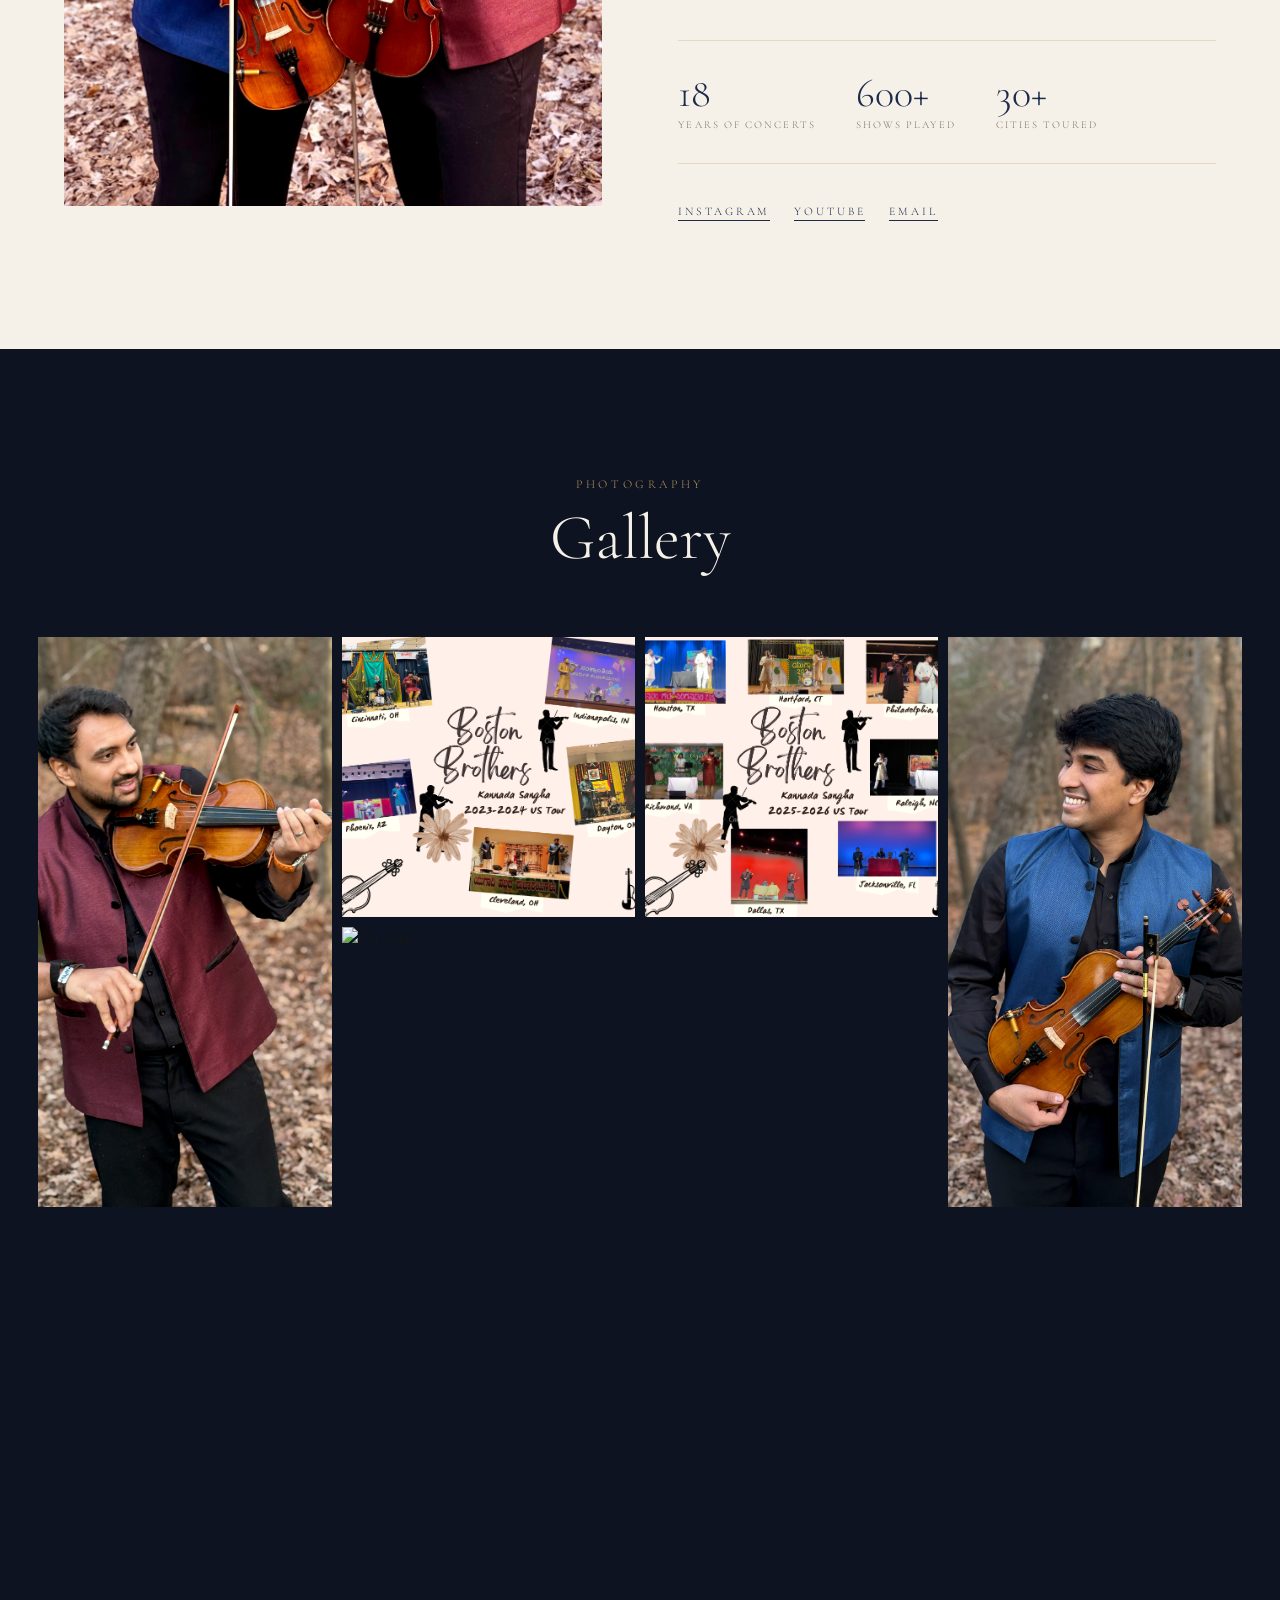
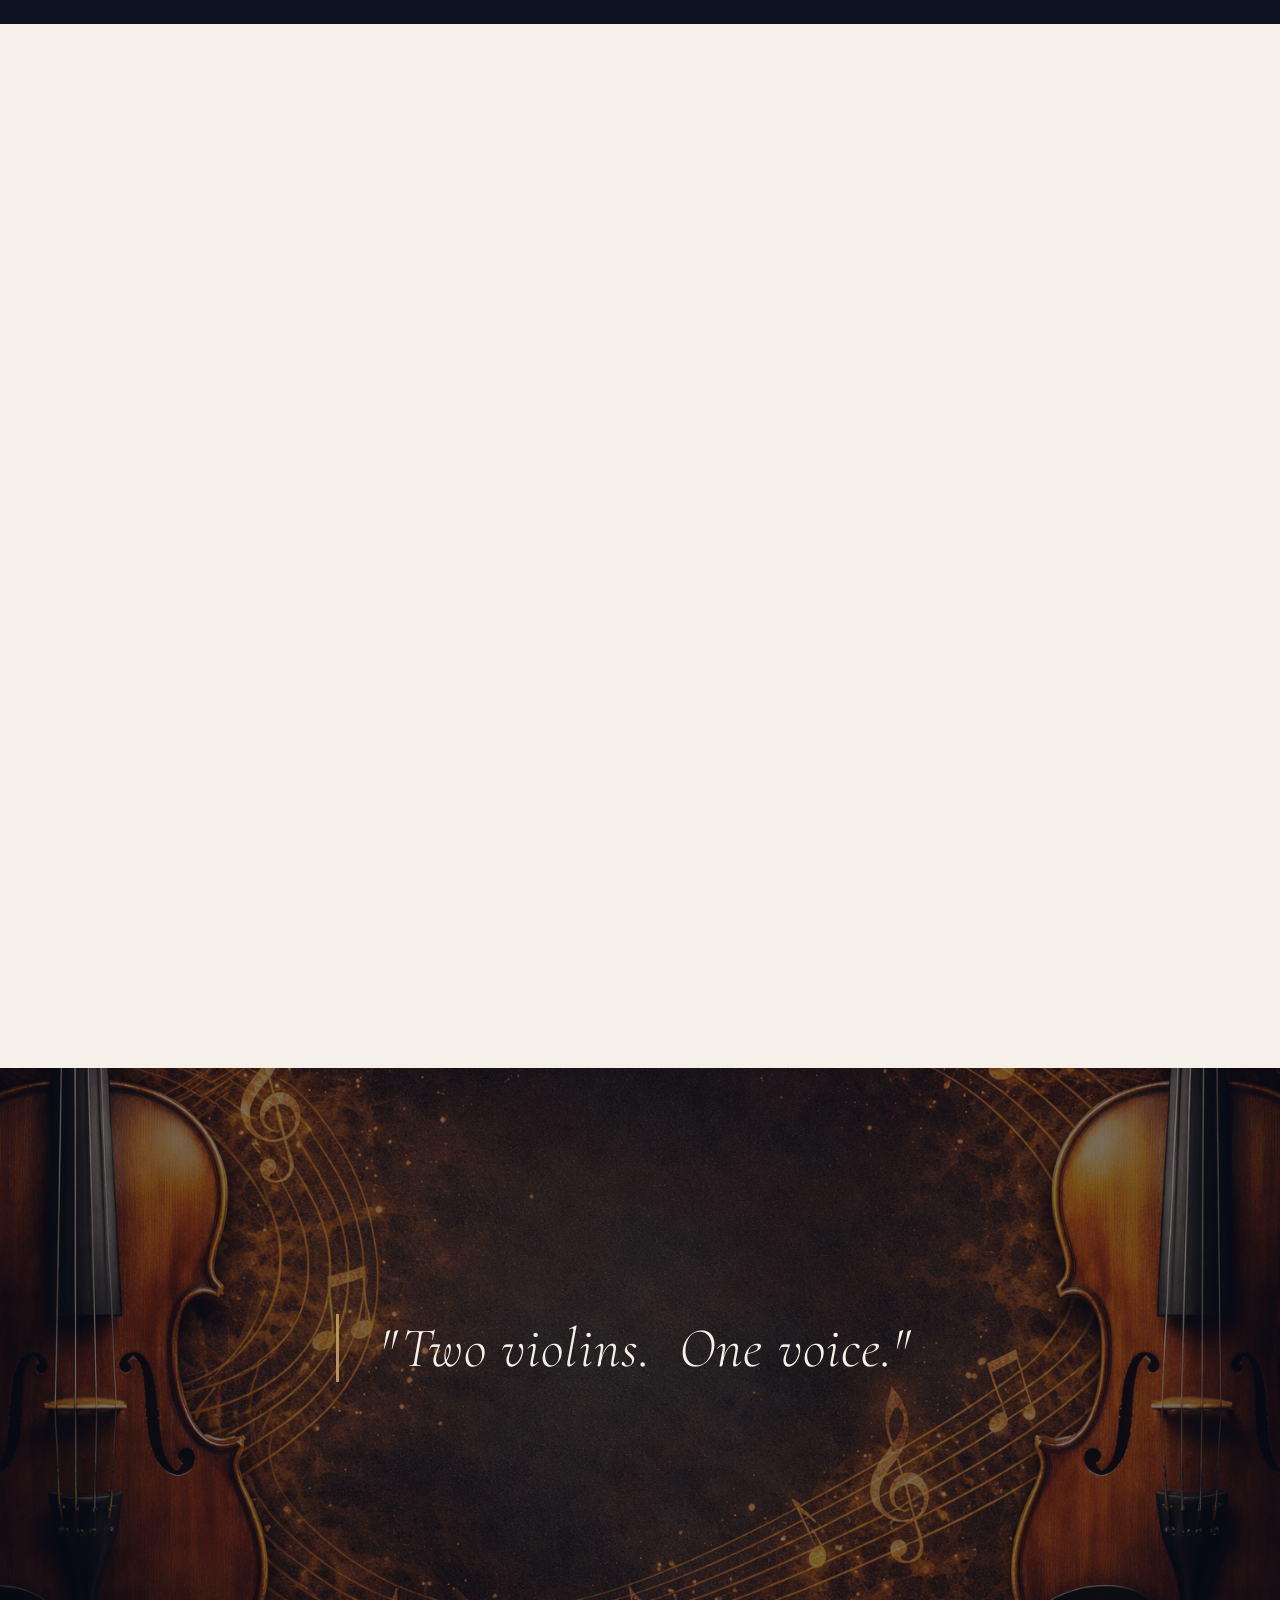
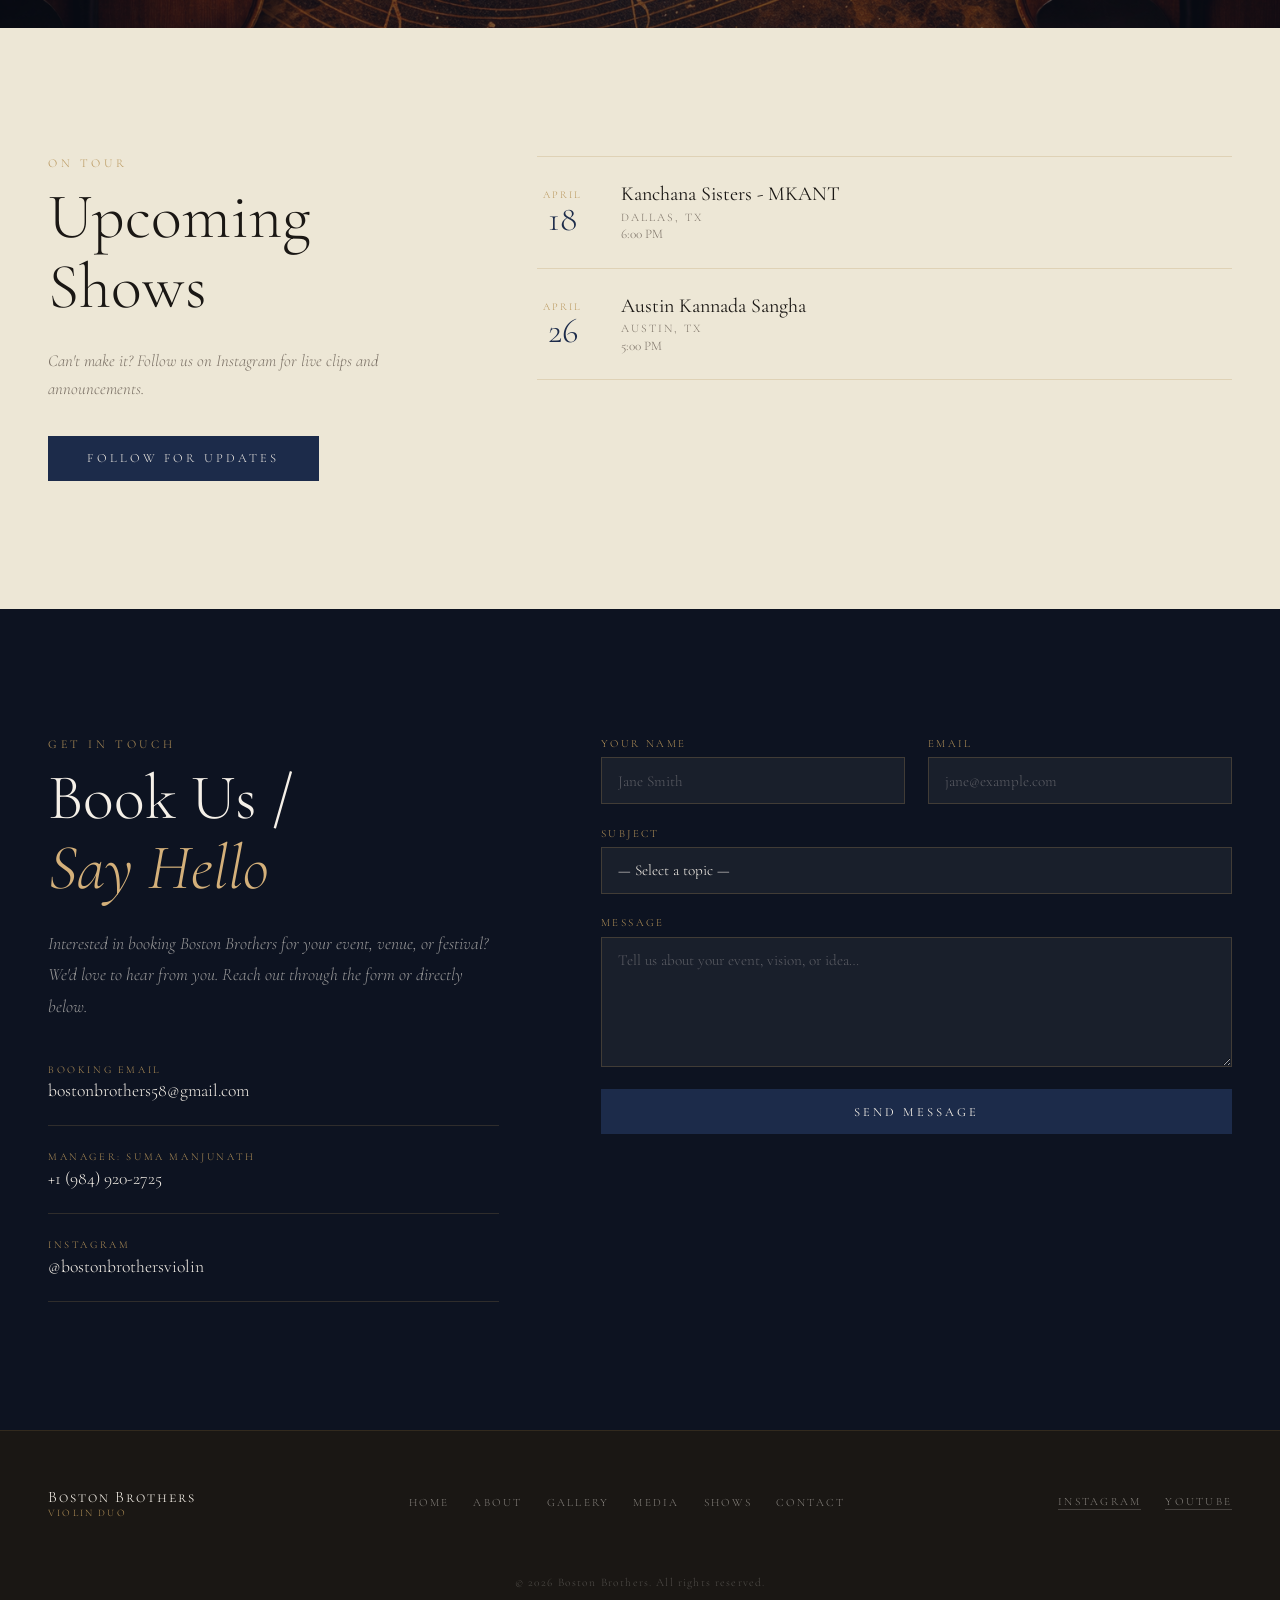
==== commit e43838d3: "Update index.html" ====
--- a/index.html
+++ b/index.html
@@ -10,6 +10,11 @@
   <link href="https://fonts.googleapis.com/css2?family=Cormorant+Garamond:ital,wght@0,300;0,400;0,600;1,300;1,400;1,600&family=Cormorant+SC:wght@300;400;600&family=Jost:wght@200;300;400&display=swap" rel="stylesheet" />
 
   <style>
+    /* ── Base font reset — Cormorant Garamond everywhere ── */
+    *, *::before, *::after {
+      font-family: 'Cormorant Garamond', serif !important;
+    }
+
     /* ── Nav logo image ── */
     .nav-logo {
       display: flex;
@@ -17,7 +22,7 @@
       gap: 0.65rem;
     }
     .nav-logo-img {
-      height: 40px;   /* adjust up/down to fit your logo */
+      height: 40px;
       width: auto;
       display: block;
     }
@@ -33,6 +38,7 @@
       text-decoration: none;
       color: inherit;
       opacity: 0.75;
+      font-family: 'Cormorant Garamond', serif;
       transition: opacity 0.2s ease, transform 0.2s ease;
       cursor: pointer;
     }
@@ -43,11 +49,13 @@
     .pdf-icon {
       font-size: 1.3rem;
       line-height: 1;
+      font-family: 'Cormorant Garamond', serif;
     }
     .pdf-label {
       display: block;
       font-size: 0.9rem;
       letter-spacing: 0.02em;
+      font-family: 'Cormorant Garamond', serif;
     }
     .pdf-sub {
       display: block;
@@ -56,6 +64,7 @@
       letter-spacing: 0.12em;
       text-transform: uppercase;
       margin-top: 0.15rem;
+      font-family: 'Cormorant Garamond', serif;
     }
 
     /* ── Instagram / YouTube clickable thumbnail cards ── */
@@ -100,6 +109,7 @@
       color: #111;
       display: flex; align-items: center; justify-content: center;
       font-size: 1rem;
+      font-family: 'Cormorant Garamond', serif;
       padding-left: 3px;
       transition: transform 0.2s ease, background 0.2s ease;
     }
@@ -125,12 +135,13 @@
       color: #111;
       display: flex; align-items: center; justify-content: center;
       font-size: 1rem;
+      font-family: 'Cormorant Garamond', serif;
       padding-left: 3px;
       transition: transform 0.2s ease;
     }
     .reel-link:hover .play-btn { transform: scale(1.1); }
 
-    /* ── YouTube 16:9 responsive embed (if ever used) ── */
+    /* ── YouTube 16:9 responsive embed ── */
     .video-embed {
       position: relative;
       padding-bottom: 56.25%;
@@ -145,8 +156,20 @@
       border: none;
     }
 
-    /* ── Form success message (shown after Formspree submit) ── */
-    .form-success { display: none; margin-top: 1rem; opacity: 0.7; font-size: 0.9rem; }
+    /* ── Form success message ── */
+    .form-success {
+      display: none;
+      margin-top: 1rem;
+      opacity: 0.7;
+      font-size: 0.9rem;
+      font-family: 'Cormorant Garamond', serif;
+    }
+
+    /* ── Cormorant SC for logo only ── */
+    .logo-name,
+    .logo-sub {
+      font-family: 'Cormorant SC', serif !important;
+    }
   </style>
 </head>
 <body>
@@ -162,12 +185,6 @@
   <!-- ═══════════════════════════════════ -->
   <nav id="navbar">
     <div class="nav-logo">
-      <!--
-        LOGO IMAGE — transparent PNG sits left of the text.
-        Save your logo as photos/bb_logo.png (or any name),
-        then update the src below to match.
-        Adjust height in the .nav-logo-img CSS above if needed.
-      -->
       <!-- <img src="photos/logo_white.svg" alt="Boston Brothers Logo" class="nav-logo-img" /> -->
       <span class="logo-name">Boston Brothers</span>
       <span class="logo-sub">Violin Duo</span>
@@ -225,12 +242,12 @@
     <div class="hero-content">
       <p class="hero-eyebrow reveal">— Violin Duet —</p>
       <h1 class="hero-title">
-        <em class="reveal d1">Boston</em>
+        <strong class="reveal d2">Boston</strong>
         <strong class="reveal d2">Brothers</strong>
       </h1>
-      <p class="hero-sub reveal d3">A violin duo weaving together genres, styles, &amp; traditions</p>
+      <p class="hero-sub reveal d3">A violin duo weaving together genres, styles &amp; traditions</p>
       <div class="hero-ctas reveal d4">
-        <a href="#schedule" class="btn-primary">Upcoming Shows</a>
+        <a href="#schedule" class="btn-ghost">Upcoming Shows</a>
         <a href="#media" class="btn-ghost">Watch &amp; Listen</a>
       </div>
     </div>
@@ -273,34 +290,18 @@
 
       <div class="about-text">
         <p class="section-label">About Us</p>
-        <h2 class="section-title">Two brothers.<br/><em>One language.</em></h2>
+        <h2 class="section-title">Two brothers.<br/><i>One language.</i></h2>
 
         <p class="about-body">
-          Boston Brothers are Tejas Manjunath and Pranav Majunath — siblings who grew up sharing a
+          Boston Brothers are Tejas and Pranav Majunath — siblings who grew up sharing a
           music stand and a passion for pushing what two violins can do together.
           Rooted in Indian Classical Carnatic training and drawn to the energy of contemporary
           performance, they blend technique with emotion in a way that feels both
-          timeless and alive.
-        </p>
-        <p class="about-body">
-          From intimate concert halls to festival stages, their performances are known
+          timeless and alive. From intimate concert halls to festival stages, their performances are known
           for their intensity, chemistry, and surprising range.
         </p>
 
-        <!--
-          ── PDF DOWNLOAD BUTTON ──────────────────────────────────────
-          1. Create a docs/ folder next to your index.html
-          2. Drop your PDF in there
-          3. Update the href below to match your exact filename
-
-          Folder structure:
-            your-website/
-            ├── index.html
-            ├── docs/
-            │   └── The Boston Brothers.pdf   ← your file here
-            └── photos/
-        ──────────────────────────────────────────────────────────────
-        -->
+
         <a href="docs/The Boston Brothers.pdf"
            target="_blank"
            rel="noopener noreferrer"
@@ -313,7 +314,7 @@
         </a>
 
         <div class="about-stats">
-          <div class="stat"><span class="stat-n">15</span><span class="stat-l">Years Together</span></div>
+          <div class="stat"><span class="stat-n">18</span><span class="stat-l">Years of Concerts</span></div>
           <div class="stat"><span class="stat-n">600+</span><span class="stat-l">Shows Played</span></div>
           <div class="stat"><span class="stat-n">30+</span><span class="stat-l">Cities Toured</span></div>
         </div>
@@ -338,12 +339,6 @@
     </div>
 
     <div class="gallery-grid">
-      <!--
-        Sizing classes:
-          (none)  → standard square cell
-          .tall   → double-height cell
-          .wide   → double-width cell
-      -->
       <div class="gallery-item tall">
         <img src="photos/tej1.png" alt="On stage" />
       </div>
@@ -390,10 +385,6 @@
 
     <div class="media-grid">
 
-      <!-- ─── INSTAGRAM REEL 1 ─────────────────────
-        Clickable thumbnail → opens reel on Instagram.
-        To swap the image: change photos/recap_tb.png to your file.
-      ──────────────────────────────────────────── -->
       <div class="media-card">
         <div class="media-thumb">
           <a href="https://www.instagram.com/p/DS8X5d-kTpC/"
@@ -409,9 +400,6 @@
         </div>
       </div>
 
-      <!-- ─── INSTAGRAM REEL 2 ─────────────────────
-        To swap the image: change photos/baani_tb.png to your file.
-      ──────────────────────────────────────────── -->
       <div class="media-card">
         <div class="media-thumb">
           <a href="https://www.instagram.com/p/DT3Ck_sjVuo/"
@@ -427,9 +415,6 @@
         </div>
       </div>
 
-      <!-- ─── INSTAGRAM REEL 3 ─────────────────────
-        To swap the image: change photos/houston_tb.png to your file.
-      ──────────────────────────────────────────── -->
       <div class="media-card">
         <div class="media-thumb">
           <a href="https://www.instagram.com/p/DQqMp4njetK/"
@@ -445,11 +430,6 @@
         </div>
       </div>
 
-      <!-- ─── YOUTUBE VIDEO 1 ───────────────────────
-        Clickable thumbnail → opens video on YouTube.
-        To swap the image: change photos/mand_tb.png to your file.
-        To add a new video: duplicate this block, update href and img src.
-      ──────────────────────────────────────────── -->
       <div class="media-card">
         <a href="https://www.youtube.com/watch?v=Zz-5X7lAll0&list=PLKgzgghelxRYlSnaoxA-IuKGJ-N92PdPu&index=1"
            target="_blank" rel="noopener noreferrer"
@@ -465,7 +445,6 @@
         </div>
       </div>
 
-      <!-- ─── YOUTUBE VIDEO 2 ──────────────────────── -->
       <div class="media-card">
         <a href="https://www.youtube.com/watch?v=R_InNBKDgoM&list=PLKgzgghelxRYlSnaoxA-IuKGJ-N92PdPu&index=2"
            target="_blank" rel="noopener noreferrer"
@@ -481,7 +460,6 @@
         </div>
       </div>
 
-      <!-- ─── YOUTUBE VIDEO 3 ──────────────────────── -->
       <div class="media-card">
         <a href="https://www.youtube.com/watch?v=Oi5LzlV2cAc&list=PLKgzgghelxRYlSnaoxA-IuKGJ-N92PdPu&index=4"
            target="_blank" rel="noopener noreferrer"
@@ -518,7 +496,7 @@
 
       <div class="schedule-left">
         <p class="section-label">On Tour</p>
-        <h2 class="section-title">Upcoming<br/><em>Shows</em></h2>
+        <h2 class="section-title">Upcoming<br/>Shows</h2>
         <p class="sched-note">
           Can't make it? Follow us on Instagram for live clips and announcements.
         </p>
@@ -526,22 +504,6 @@
       </div>
 
       <div class="schedule-right">
-        <!--
-          To add a show: duplicate a .show-row block.
-          To add a ticket link: uncomment the <a class="show-ticket"> line.
-        -->
-
-        <div class="show-row">
-          <div class="show-date">
-            <span class="show-mon">March</span>
-            <span class="show-day">22</span>
-          </div>
-          <div class="show-info">
-            <p class="show-venue">Fiddle Fest - Carboro Arts Center</p>
-            <p class="show-loc">Carboro, NC</p>
-            <p class="show-time">5:30 PM</p>
-          </div>
-        </div>
 
         <div class="show-row">
           <div class="show-date">
@@ -587,24 +549,16 @@
 
         <div class="contact-details">
 
-          <!-- Booking email -->
           <a href="mailto:bostonbrothers58@gmail.com" class="cd-link">
             <span class="cd-label">Booking Email</span>
             <span class="cd-val">bostonbrothers58@gmail.com</span>
           </a>
 
-          <!--
-            ── MANAGER CONTACT ────────────────────────────────────────
-            REPLACE the email and name/phone below with your manager's
-            real contact details. You can add a phone number too —
-            just duplicate the cd-link block with cd-label "Phone".
-          ──────────────────────────────────────────────────────────── -->
-        <a href="tel:+19849202725" class="cd-link">
-          <span class="cd-label">Manager: Suma Manjunath</span>
-          <span class="cd-val">+1 (984) 920-2725</span>
-        </a>
-
-          <!-- Instagram -->
+          <a href="tel:+19849202725" class="cd-link">
+            <span class="cd-label">Manager: Suma Manjunath</span>
+            <span class="cd-val">+1 (984) 920-2725</span>
+          </a>
+
           <a href="https://www.instagram.com/bostonbrothersviolin/" target="_blank" class="cd-link">
             <span class="cd-label">Instagram</span>
             <span class="cd-val">@bostonbrothersviolin</span>
@@ -613,25 +567,6 @@
         </div>
       </div>
 
-      <!--
-        ══════════════════════════════════════════════════════════════
-         CONTACT FORM — powered by Formspree (free)
-        ══════════════════════════════════════════════════════════════
-
-        HOW TO MAKE THIS FORM ACTUALLY SEND EMAILS:
-
-          1. Go to https://formspree.io and sign up (free)
-          2. Click "New Form", give it a name, set your email address
-          3. Copy the form endpoint URL — it looks like:
-               https://formspree.io/f/xabcdefg
-          4. Replace YOUR_FORMSPREE_ID below with just the ID part
-             (the letters/numbers after the last slash, e.g. xabcdefg)
-          5. Save and test — submissions will arrive in your inbox!
-
-        UNTIL YOU DO THIS: the form will submit but nothing is sent.
-        The free Formspree plan allows 50 submissions/month.
-        ══════════════════════════════════════════════════════════════
-      -->
       <form class="contact-form"
             id="contactForm"
             action="https://formspree.io/f/mykbpqpy"
@@ -689,7 +624,6 @@
       <div class="footer-socials">
         <a href="https://www.instagram.com/bostonbrothersviolin/" target="_blank">Instagram</a>
         <a href="https://www.youtube.com/@Manjunath20201" target="_blank">YouTube</a>
-
       </div>
       <p class="footer-copy">&copy; <span id="year"></span> Boston Brothers. All rights reserved.</p>
     </div>
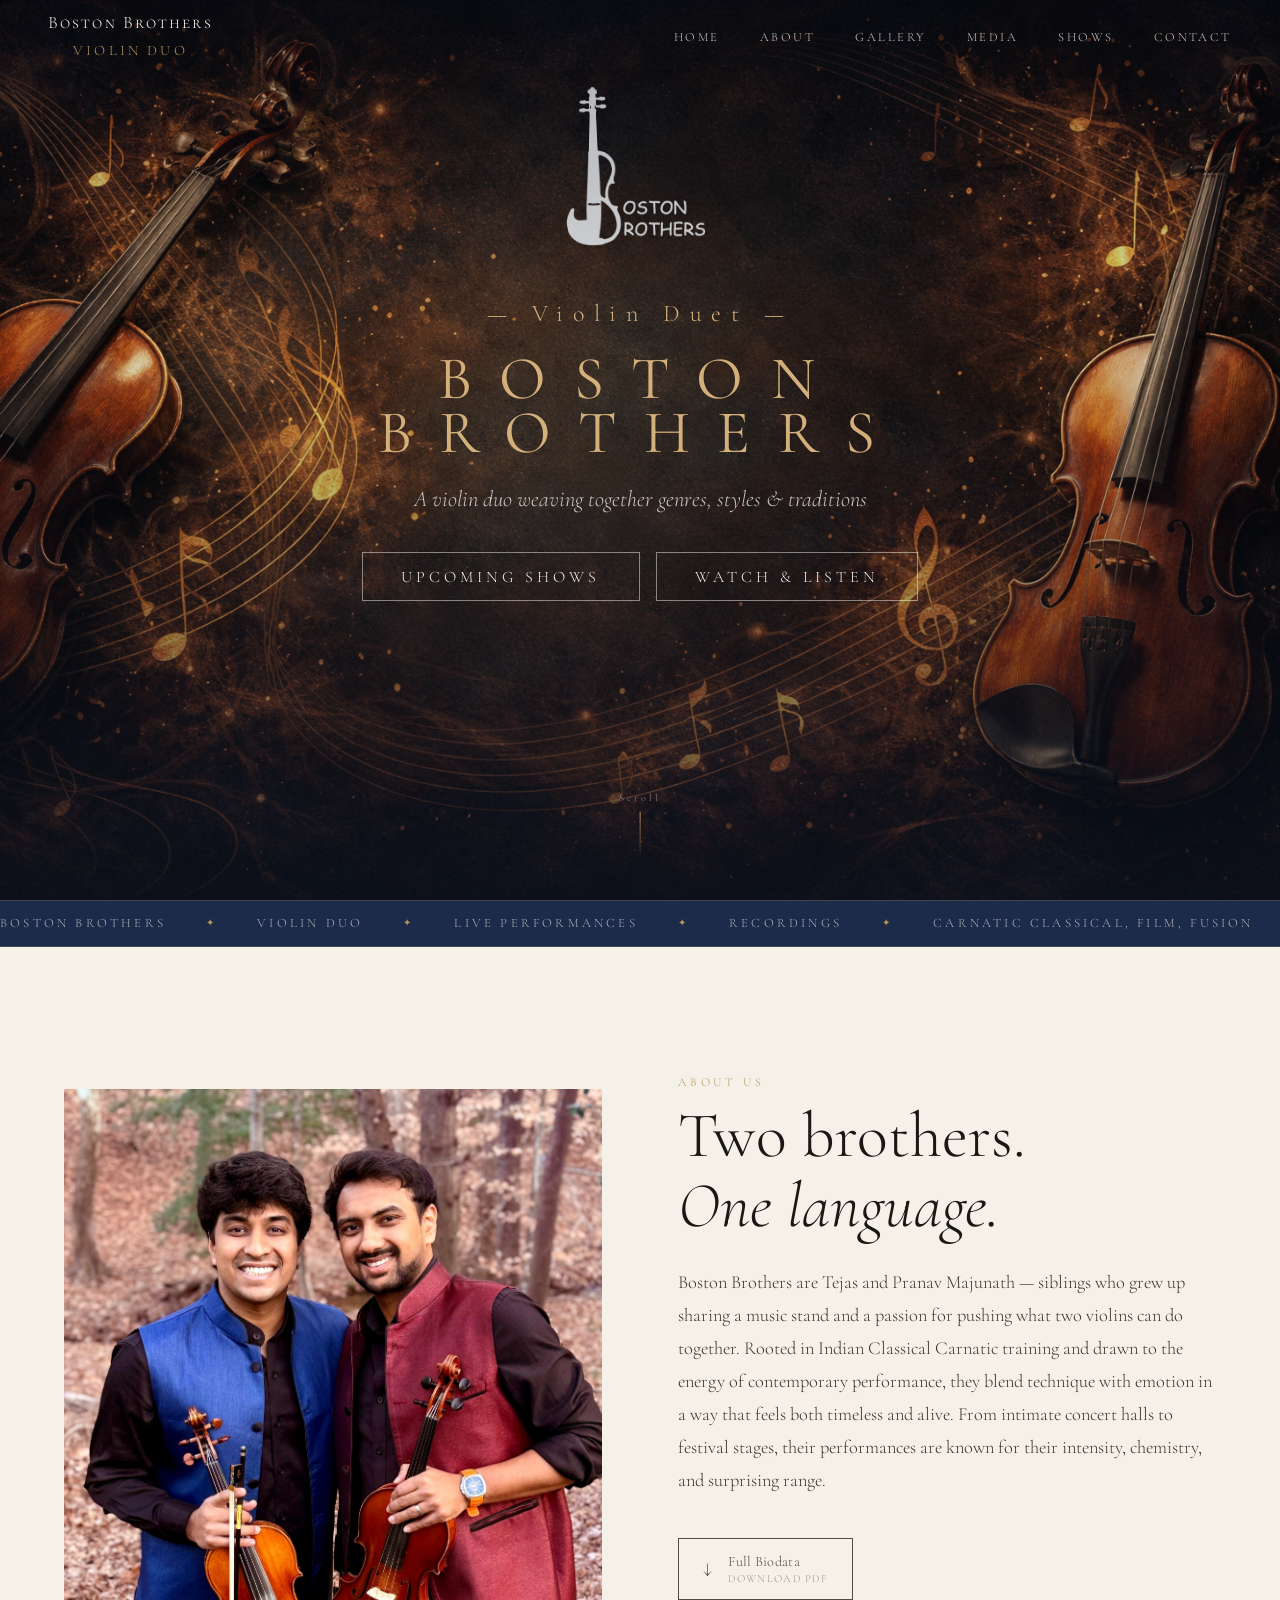
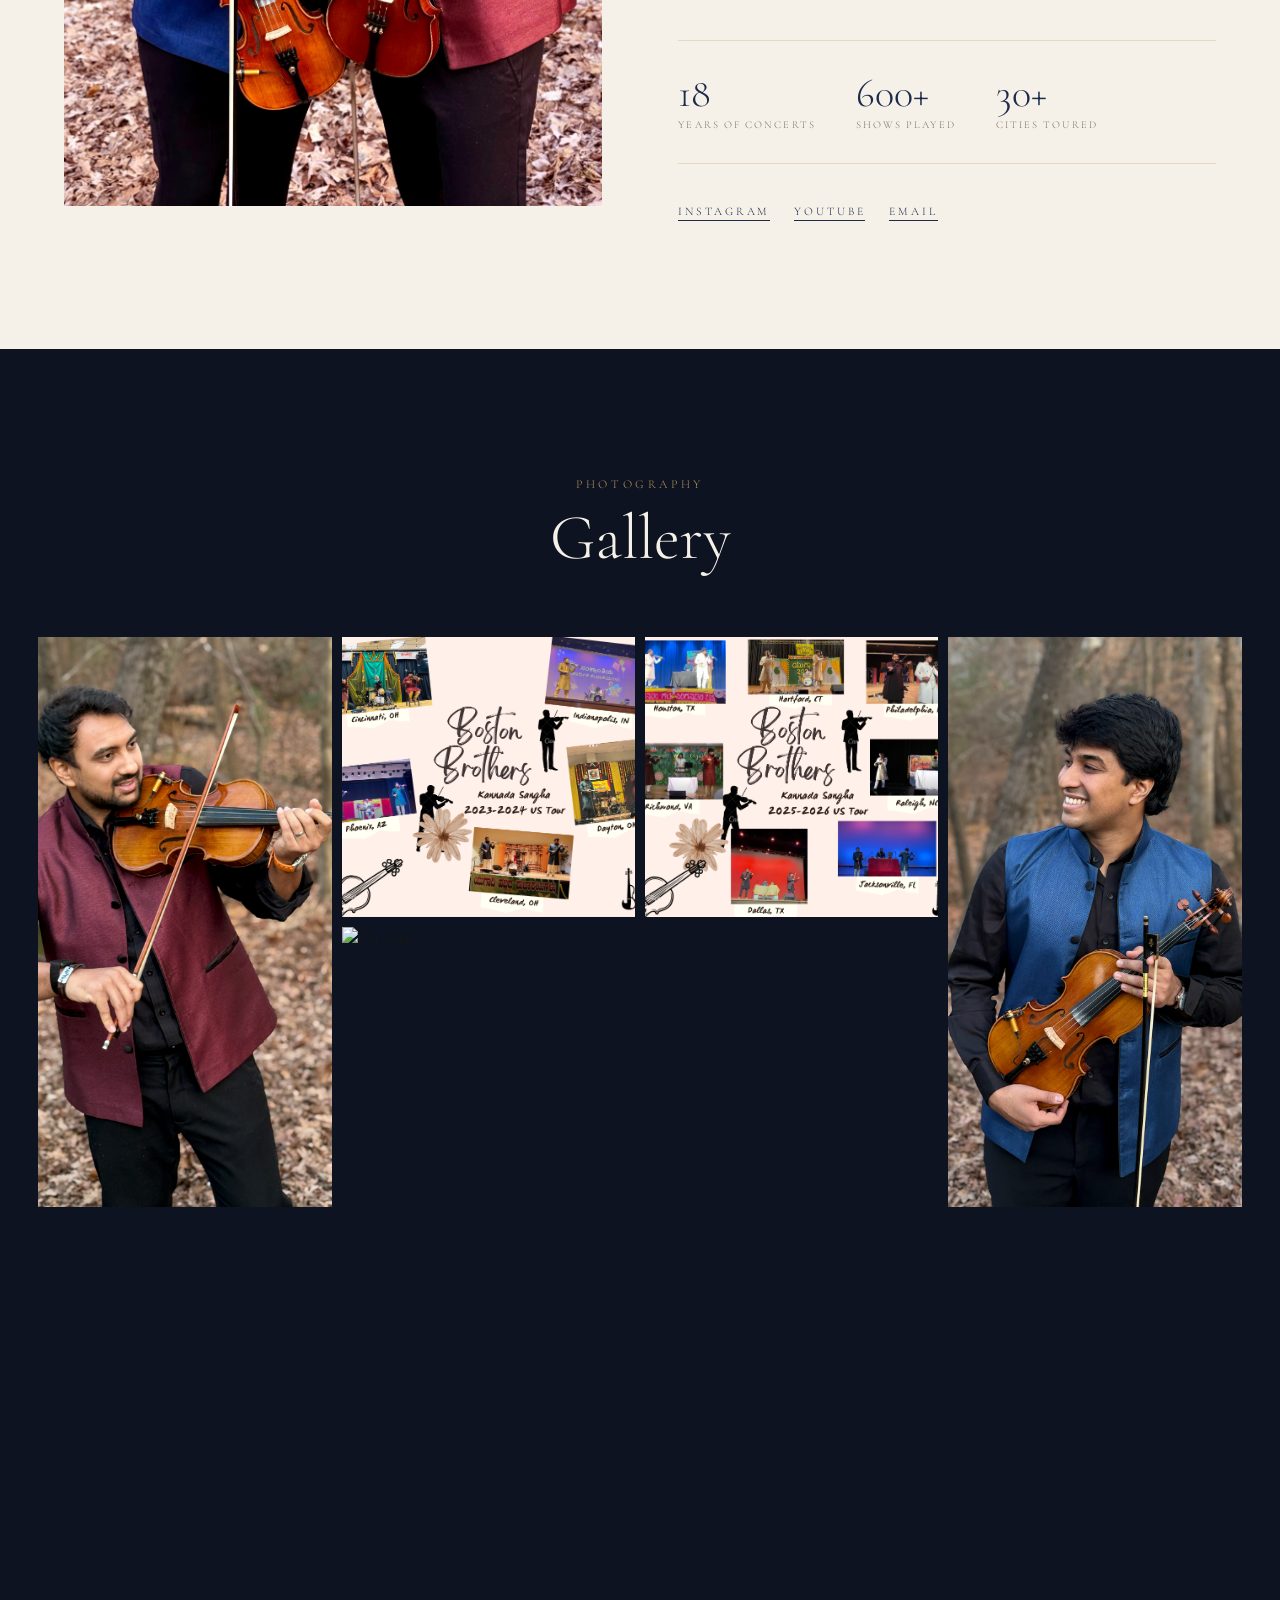
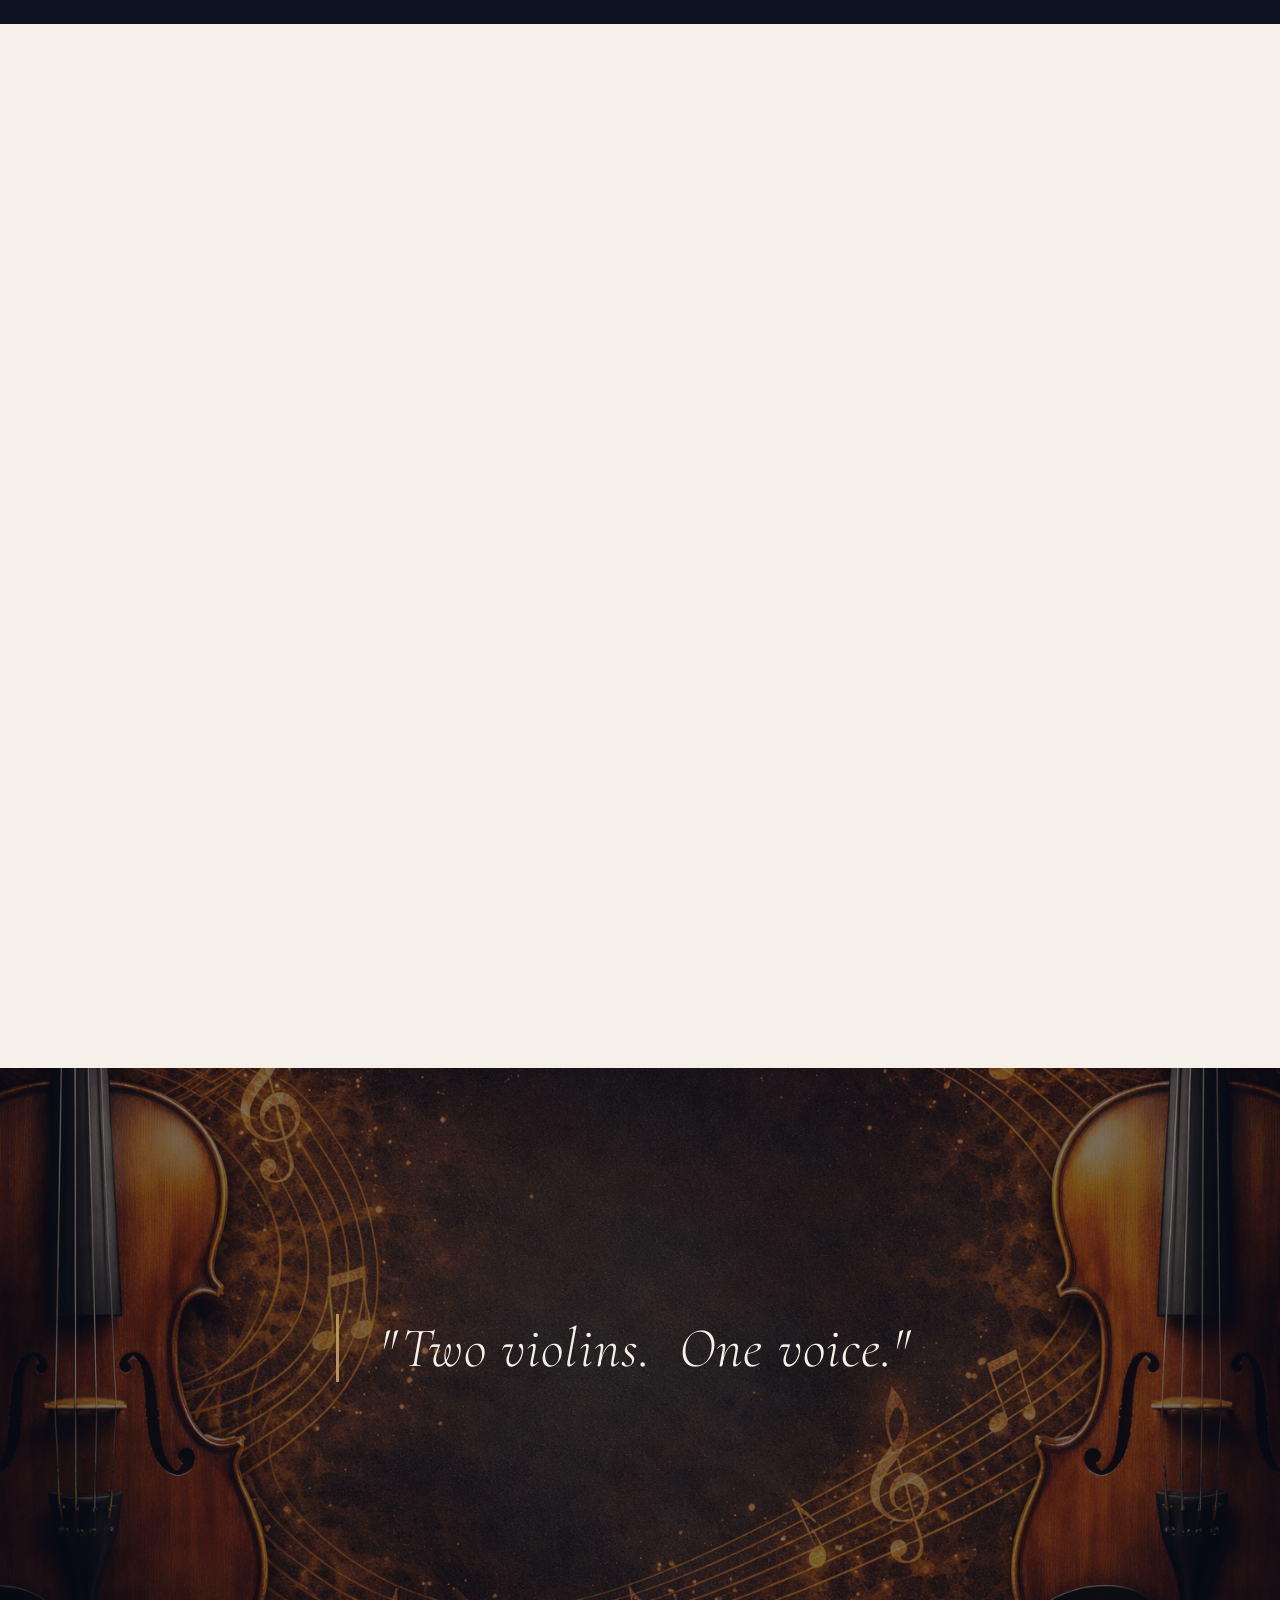
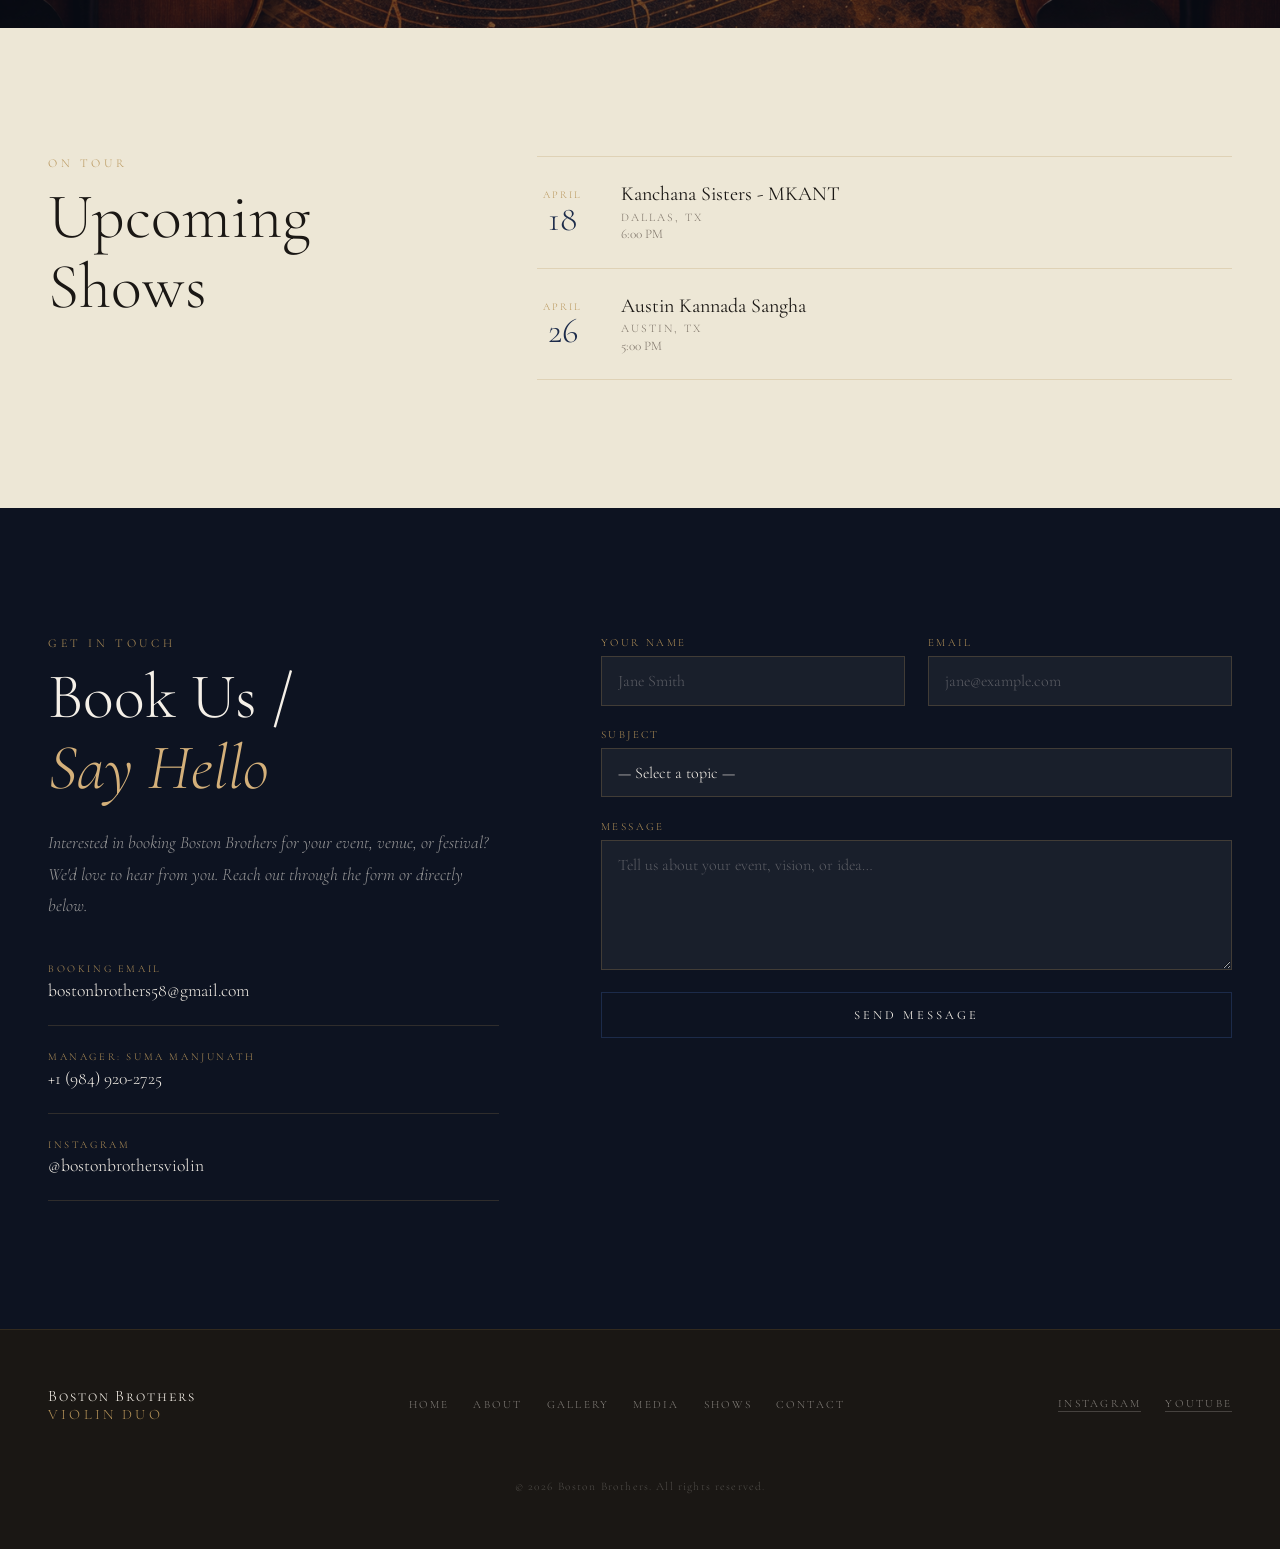
==== commit e7ed992b: "Update index.html" ====
--- a/index.html
+++ b/index.html
@@ -497,10 +497,6 @@
       <div class="schedule-left">
         <p class="section-label">On Tour</p>
         <h2 class="section-title">Upcoming<br/>Shows</h2>
-        <p class="sched-note">
-          Can't make it? Follow us on Instagram for live clips and announcements.
-        </p>
-        <a href="https://www.instagram.com/bostonbrothersviolin/" target="_blank" class="btn-primary">Follow for Updates</a>
       </div>
 
       <div class="schedule-right">
--- a/style.css
+++ b/style.css
@@ -1,7 +1,7 @@
 /* ═══════════════════════════════════════════════════════
    BOSTON BROTHERS — Violin Duo
    Aesthetic: Refined editorial · cream + midnight navy · 
-              Cormorant Garamond display · Jost body
+              Cormorant Garamond display · Cormorant Garamond body
    ═══════════════════════════════════════════════════════ */
 
 /* ── TOKENS ─────────────────────────────────────────── */
@@ -18,7 +18,7 @@
 
   --serif:    'Cormorant Garamond', Georgia, serif;
   --sc:       'Cormorant SC', Georgia, serif;
-  --sans:     'Jost', system-ui, sans-serif;
+  --sans:     'Cormorant Garamond', Georgia, serif;  /* ← was Jost */
 
   --nav-h:    72px;
   --max-w:    1280px;
@@ -32,7 +32,7 @@
 body {
   background: var(--cream);
   color: var(--ink);
-  font-family: var(--sans);
+  font-family: var(--serif);
   font-weight: 300;
   -webkit-font-smoothing: antialiased;
   overflow-x: hidden;
@@ -110,7 +110,7 @@
   letter-spacing: 0.25em;
   text-transform: uppercase;
   padding: 0.85rem 2.4rem;
-  background: var(--navy);
+  background: var(--hero-eyebrow);
   color: var(--cream);
   border: 1px solid var(--navy);
   transition: background 0.3s, color 0.3s, border-color 0.3s;
@@ -120,7 +120,7 @@
 .btn-ghost {
   display: inline-block;
   font-family: var(--sc);
-  font-size: 0.78rem;
+  font-size: 1rem;
   letter-spacing: 0.25em;
   text-transform: uppercase;
   padding: 0.85rem 2.4rem;
@@ -158,8 +158,8 @@
   transition: color 0.4s;
 }
 .logo-sub {
-  font-family: var(--sans);
-  font-size: 0.62rem;
+  font-family: var(--sc);
+  font-size: 0.90rem;
   letter-spacing: 0.22em;
   text-transform: uppercase;
   color: var(--gold);
@@ -276,7 +276,7 @@
 }
 .hero-eyebrow {
   font-family: var(--sc);
-  font-size: 0.75rem;
+  font-size: 1.5rem;
   letter-spacing: 0.4em;
   color: var(--gold-lt);
   margin-bottom: 1.5rem;
@@ -710,7 +710,7 @@
   margin: 0.2rem 0 0.15rem;
 }
 .show-time {
-  font-family: var(--sans);
+  font-family: var(--serif);   /* ← was var(--sans) */
   font-size: 0.82rem;
   color: var(--warm-grey);
 }
@@ -800,8 +800,8 @@
   border: 1px solid rgba(184,149,90,0.25);
   border-radius: 0;
   color: var(--cream);
-  font-family: var(--sans);
-  font-size: 0.95rem;
+  font-family: var(--serif);   /* ← was var(--sans) */
+  font-size: 1rem;
   font-weight: 300;
   padding: 0.85rem 1rem;
   transition: border-color 0.3s, background 0.3s;
@@ -871,7 +871,8 @@
 
 .footer-copy {
   width: 100%;
-  font-family: var(--sans); font-size: 0.72rem;
+  font-family: var(--serif);   /* ← was var(--sans) */
+  font-size: 0.72rem;
   color: rgba(245,240,232,0.25);
   text-align: center;
   letter-spacing: 0.1em;
